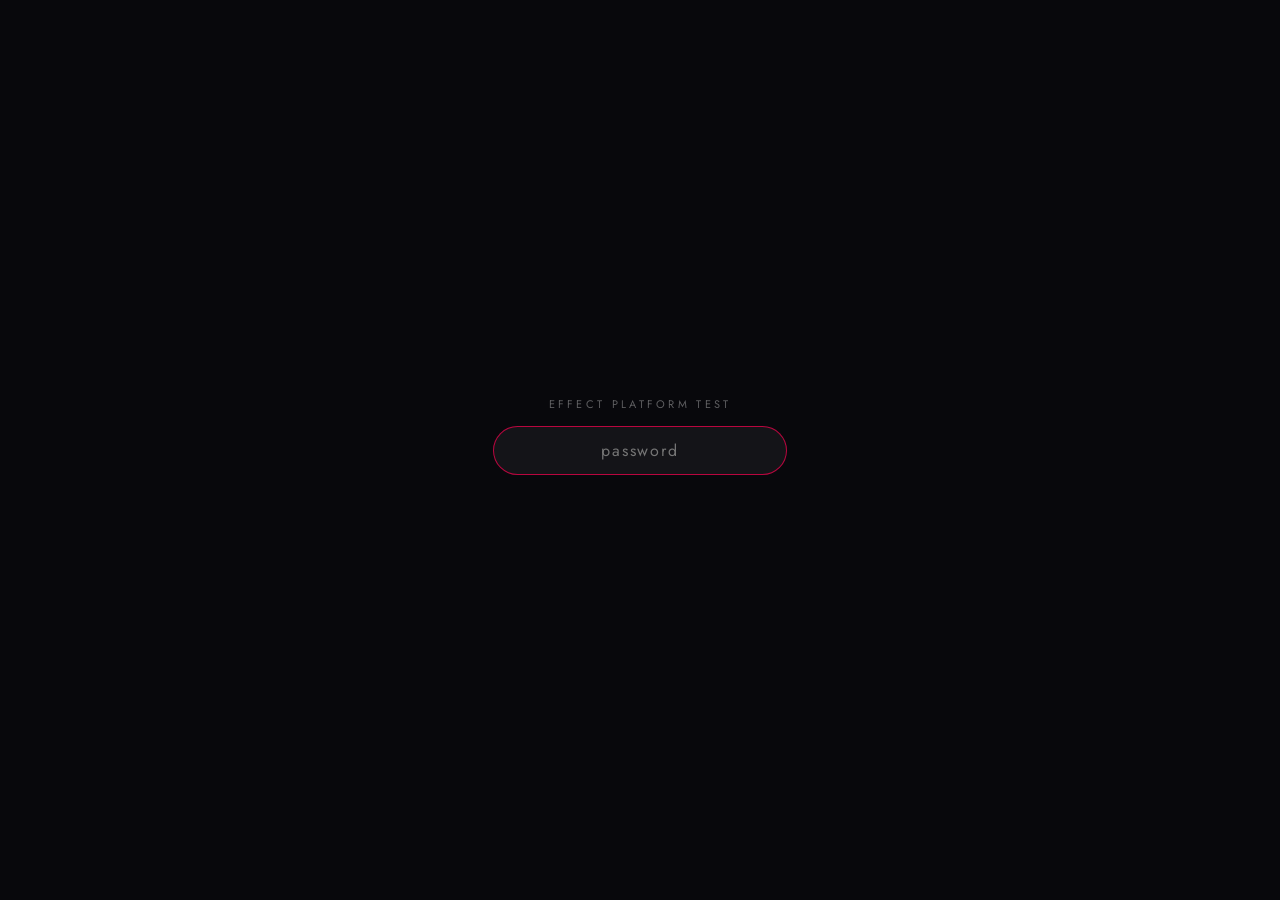
==== play/index.html @ c5a4e46a "Take-home site, password-gated Co-Authored-By: Claude Fable 5.1 <noreply@anthropic.com>" ====
<!doctype html>
<html lang="en">
<head>
<meta charset="utf-8" />
<meta name="viewport" content="width=device-width, initial-scale=1" />
<meta name="robots" content="noindex, nofollow" />
<title>Play · Effect Platform Test</title>
<link href="https://fonts.googleapis.com/css2?family=Jost:wght@400;500&display=swap" rel="stylesheet" />
<style>
  html, body { height: 100%; margin: 0; background: #08080c; color: #fff; font-family: "Jost", system-ui, sans-serif; }
  .gate { height: 100%; display: flex; align-items: center; justify-content: center; }
  form { display: flex; flex-direction: column; align-items: center; gap: 14px; opacity: 0; animation: in .5s ease-out .15s forwards; }
  @keyframes in { to { opacity: 1; } }
  .k { font-size: 11px; letter-spacing: .3em; text-transform: uppercase; color: rgba(255,255,255,.35); }
  input { font: inherit; font-size: 16px; letter-spacing: .12em; text-align: center; width: 260px; padding: 12px 16px; color: #fff; background: rgba(255,255,255,.05); border: 1px solid rgba(255,255,255,.16); border-radius: 999px; outline: none; transition: border-color .2s; }
  input:focus { border-color: rgba(255,0,80,.7); }
  form.bad input { border-color: #ff5c7a; animation: shake .3s; }
  @keyframes shake { 25% { transform: translateX(-6px); } 75% { transform: translateX(6px); } }
  .m { font-size: 12px; color: rgba(255,255,255,.35); letter-spacing: .06em; min-height: 16px; }
</style>
</head>
<body>
<div class="gate"><form id="f" autocomplete="off"><div class="k">Effect Platform Test</div><input id="p" type="password" placeholder="password" autofocus /><div class="m" id="m"></div></form></div>
<script>
(async () => {
  const encPath = "../enc/play.json";
  const f = document.getElementById("f"), inp = document.getElementById("p"), msg = document.getElementById("m");
  const b64 = (s) => Uint8Array.from(atob(s), (c) => c.charCodeAt(0));
  const data = await (await fetch(encPath + "?t=" + Date.now())).json();
  async function keyFrom(pw) {
    const base = await crypto.subtle.importKey("raw", new TextEncoder().encode(pw), "PBKDF2", false, ["deriveKey"]);
    return crypto.subtle.deriveKey({ name: "PBKDF2", salt: b64(data.salt), iterations: 150000, hash: "SHA-256" }, base, { name: "AES-GCM", length: 256 }, true, ["decrypt"]);
  }
  async function open(key) {
    const pt = await crypto.subtle.decrypt({ name: "AES-GCM", iv: b64(data.iv) }, key, b64(data.ct));
    const html = new TextDecoder().decode(pt);
    document.open(); document.write(html); document.close();
  }
  if (location.search.includes("logout")) localStorage.removeItem("tt-k");
  const saved = localStorage.getItem("tt-k");
  if (saved) { try { const key = await crypto.subtle.importKey("raw", b64(saved), { name: "AES-GCM" }, true, ["decrypt"]); await open(key); return; } catch (e) { localStorage.removeItem("tt-k"); } }
  f.addEventListener("submit", async (e) => {
    e.preventDefault(); msg.textContent = "…";
    try {
      const key = await keyFrom(inp.value);
      const raw = new Uint8Array(await crypto.subtle.exportKey("raw", key));
      await open(key);
      localStorage.setItem("tt-k", btoa(String.fromCharCode(...raw)));
    } catch (err) { f.classList.remove("bad"); void f.offsetWidth; f.classList.add("bad"); msg.textContent = "try again"; inp.select(); }
  });
})();
</script>
</body>
</html>
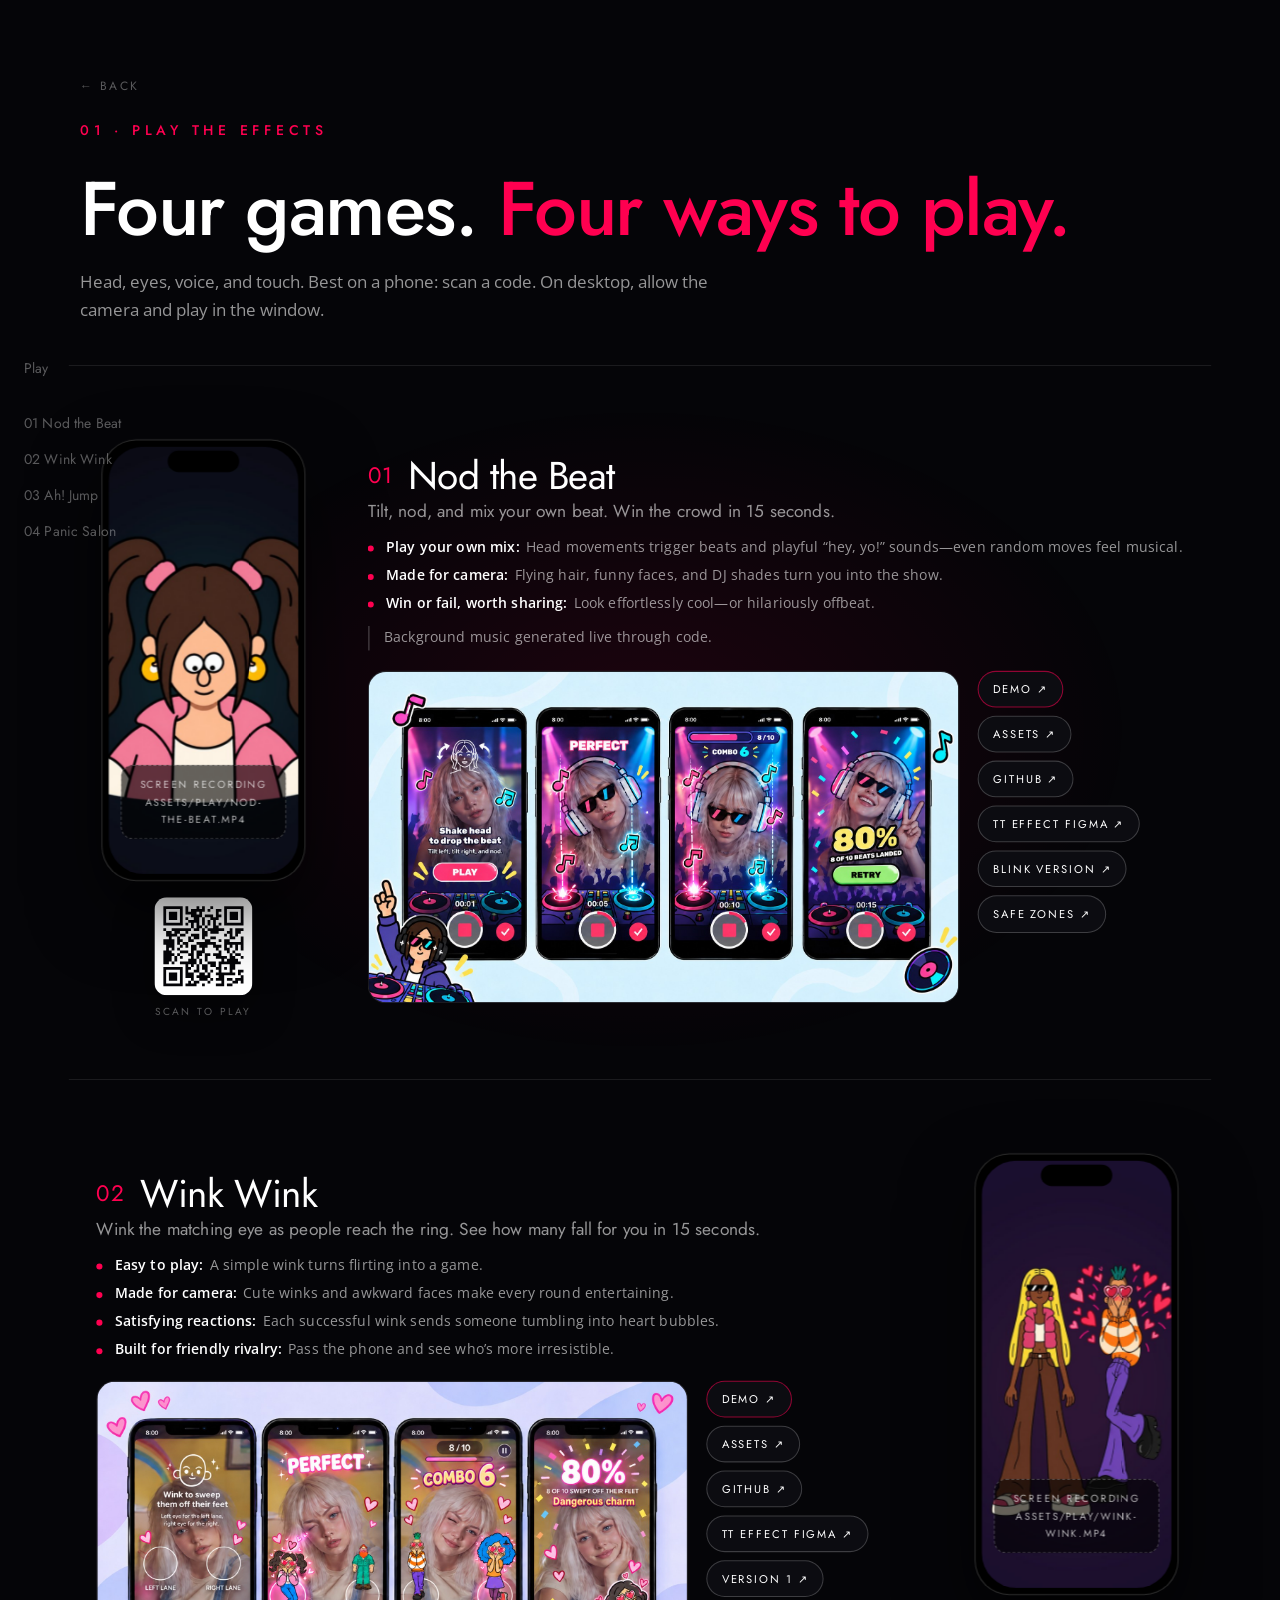
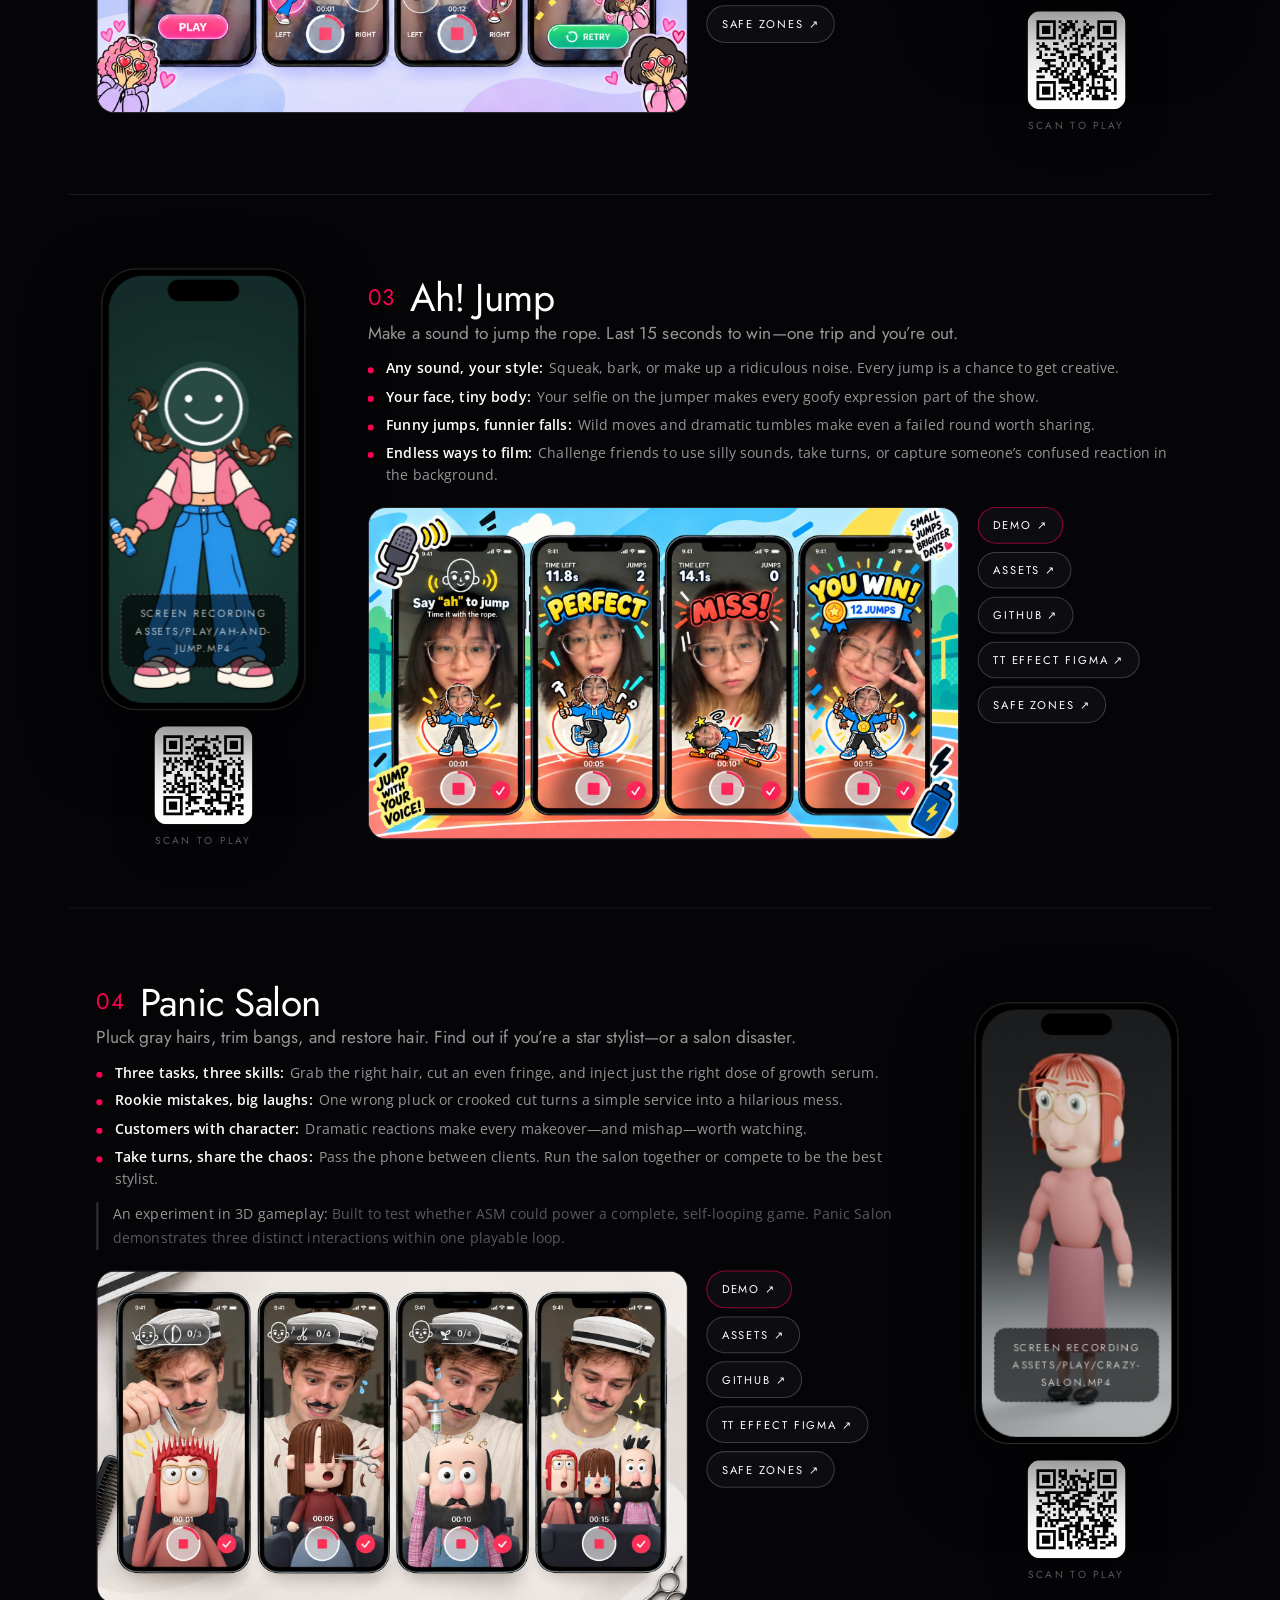
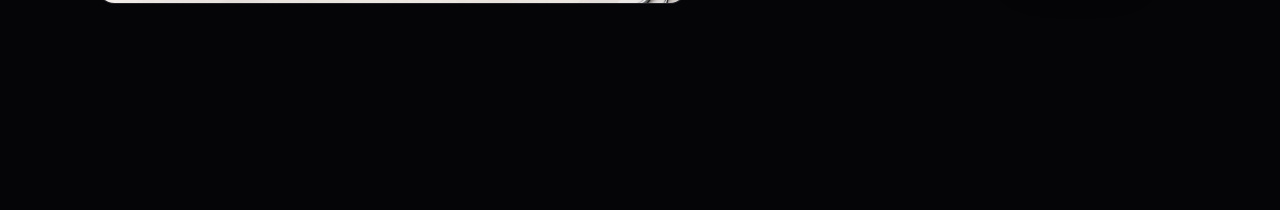
==== commit eca2ee27: "Publish the deck without the password for now Co-Authored-By: Claude Opus 5 <noreply@anthropic.com>" ====
--- a/play/index.html
+++ b/play/index.html
@@ -5,50 +5,372 @@
 <meta name="viewport" content="width=device-width, initial-scale=1" />
 <meta name="robots" content="noindex, nofollow" />
 <title>Play · Effect Platform Test</title>
-<link href="https://fonts.googleapis.com/css2?family=Jost:wght@400;500&display=swap" rel="stylesheet" />
+<link rel="preconnect" href="https://fonts.googleapis.com" />
+<link href="https://fonts.googleapis.com/css2?family=Jost:wght@400;500;600&family=Open+Sans:wght@400;600&display=swap" rel="stylesheet" />
+<link rel="stylesheet" href="../style.css" />
 <style>
-  html, body { height: 100%; margin: 0; background: #08080c; color: #fff; font-family: "Jost", system-ui, sans-serif; }
-  .gate { height: 100%; display: flex; align-items: center; justify-content: center; }
-  form { display: flex; flex-direction: column; align-items: center; gap: 14px; opacity: 0; animation: in .5s ease-out .15s forwards; }
-  @keyframes in { to { opacity: 1; } }
-  .k { font-size: 11px; letter-spacing: .3em; text-transform: uppercase; color: rgba(255,255,255,.35); }
-  input { font: inherit; font-size: 16px; letter-spacing: .12em; text-align: center; width: 260px; padding: 12px 16px; color: #fff; background: rgba(255,255,255,.05); border: 1px solid rgba(255,255,255,.16); border-radius: 999px; outline: none; transition: border-color .2s; }
-  input:focus { border-color: rgba(255,0,80,.7); }
-  form.bad input { border-color: #ff5c7a; animation: shake .3s; }
-  @keyframes shake { 25% { transform: translateX(-6px); } 75% { transform: translateX(6px); } }
-  .m { font-size: 12px; color: rgba(255,255,255,.35); letter-spacing: .06em; min-height: 16px; }
+  :root { --accent: var(--eh-red); }
+  html, body { height: auto; overflow: visible; }
+  .page { width: min(1120px, calc(100% - 128px)); margin: 0 auto; padding: 72px 0 140px; position: relative; z-index: 2; }
+  .page .rv { opacity: 1; transform: none; }
+  .back { font-family: var(--serif); font-size: 12px; letter-spacing: .18em; text-transform: uppercase; color: var(--faint); text-decoration: none; }
+  .back:hover { color: var(--ink); }
+  h1 { margin-top: 26px; }
+  h1 span { color: var(--accent); }
+  .lede { max-width: 640px; }
+  .toc { display: flex; flex-wrap: wrap; gap: 8px; margin-top: 26px; }
+  .toc a { font-family: var(--serif); font-size: 12px; letter-spacing: .16em; text-transform: uppercase; color: var(--dim); text-decoration: none; border: 1px solid rgba(255,255,255,.16); border-radius: 999px; padding: 8px 14px; transition: all .2s ease; }
+  .toc a:hover { color: var(--ink); border-color: rgba(255,255,255,.45); }
+  .toc a i { font-style: normal; color: var(--faint); margin-right: 8px; }
+
+  /* one game = one section */
+  .game { position: relative; isolation: isolate; margin: 0; padding: 72px 0; border-top: 1px solid var(--line); transform-origin: center center; transition: opacity .6s ease, transform .8s cubic-bezier(.22,1,.36,1); }
+  .game:first-of-type { margin-top: 48px; }
+  .gtop { display: flex; align-items: center; justify-content: center; gap: 56px; }
+  .gtop > .left { flex: 0 0 210px; }
+  .gtop > .ginfo { flex: 0 1 800px; min-width: 0; }
+  .game.flip .gtop { flex-direction: row-reverse; }
+  .phone { position: relative; width: 200px; aspect-ratio: 390 / 844; border-radius: 34px; background: #000; border: 1px solid rgba(255,255,255,.18); box-shadow: 0 30px 70px rgba(0,0,0,.6), inset 0 0 0 6px #000; overflow: hidden; margin: 0 auto; }
+  .phone::before { content: ""; position: absolute; top: 10px; left: 50%; width: 70px; height: 21px; transform: translateX(-50%); border-radius: 14px; background: #000; z-index: 5; }
+  .phone video, .phone img.poster { position: absolute; inset: 6px; width: calc(100% - 12px); height: calc(100% - 12px); object-fit: cover; border-radius: 34px; display: block; background: #0b0b10; }
+  .phone .rec { position: absolute; left: 12px; right: 12px; bottom: 14px; z-index: 6; text-align: center; font-family: var(--serif); font-size: 10px; letter-spacing: .22em; text-transform: uppercase; color: rgba(255,255,255,.55); }
+  .phone .rec b { display: inline-block; width: 7px; height: 7px; border-radius: 50%; background: var(--eh-red); margin-right: 8px; vertical-align: 1px; animation: blink 1.4s ease-in-out infinite; }
+  @keyframes blink { 0%, 100% { opacity: 1; } 50% { opacity: .25; } }
+  .phone.empty .rec { display: none; }
+  .phone .drop { position: absolute; left: 18px; right: 18px; bottom: 40px; display: none; align-items: center; justify-content: center; text-align: center; padding: 10px 12px; font-family: var(--serif); font-size: 10px; letter-spacing: .16em; text-transform: uppercase; color: rgba(255,255,255,.7); line-height: 1.7; background: rgba(0,0,0,.6); border: 1px dashed rgba(255,255,255,.25); border-radius: 12px; z-index: 6; }
+  .phone.empty .drop { display: flex; }
+
+  .ginfo { position: relative; padding-top: 0; }
+  .ginfo h2 .no { display: inline-block; font-style: normal; font-size: 22px; letter-spacing: .06em; color: var(--accent); margin-right: 14px; vertical-align: 6px; transition: transform .3s cubic-bezier(.22,1,.36,1); }
+  .ginfo h2 { margin: 0; font-family: var(--serif); font-weight: 400; font-size: 38px; letter-spacing: -.02em; line-height: 1.05; }
+  .ginfo h2 span { display: block; font-size: 17px; color: var(--dim); margin-top: 6px; letter-spacing: 0; }
+  .ginfo .how { margin: 22px 0 0; font-size: 15px; line-height: 1.75; color: var(--dim); }
+  .ginfo .how + .how { margin-top: 12px; }
+  .ginfo .how.note { margin-top: 12px; font-size: 13.5px; color: var(--faint); border-left: 2px solid rgba(255,255,255,.18); padding-left: 14px; }
+  .ginfo .how.note em { color: var(--dim); }
+  .pts { list-style: none; margin: 14px 0 0; padding: 0; display: grid; gap: 6px; }
+  .pts li { font-size: 14px; line-height: 1.55; color: var(--dim); padding-left: 18px; position: relative; }
+  .pts li::before { content: ""; position: absolute; left: 0; top: 10px; width: 6px; height: 6px; border-radius: 50%; background: var(--accent); }
+  .pts li b { display: inline; font-weight: 600; color: var(--ink); margin-right: 6px; }
+  .pts li b::after { content: ":"; }
+
+  .ginfo .how em { font-style: normal; color: var(--ink); }
+  .left { display: flex; flex-direction: column; align-items: center; gap: 16px; }
+  .qr { width: 96px; text-decoration: none; text-align: center; }
+  .qr img { width: 96px; height: 96px; display: block; border-radius: 12px; background: #fff; padding: 6px; box-shadow: 0 16px 40px rgba(0,0,0,.45); image-rendering: pixelated; }
+  .qr span { display: block; margin-top: 8px; font-family: var(--serif); font-size: 10px; letter-spacing: .22em; text-transform: uppercase; color: var(--faint); }
+  .qr:hover span { color: var(--ink); }
+
+  .glinks { display: flex; flex-direction: column; align-items: flex-start; gap: 8px; margin-top: 0; }
+  .glinks a { font-family: var(--serif); font-size: 11px; letter-spacing: .16em; text-transform: uppercase; color: var(--ink); text-decoration: none; border: 1px solid rgba(255,255,255,.2); border-radius: 999px; padding: 8px 14px; background: #0c0c11; transition: all .2s ease; }
+  .glinks a:hover { border-color: rgba(255,255,255,.55); background: #13131a; }
+  .glinks a.main { border-color: rgba(255,0,80,.55); }
+  .glinks a.main:hover { background: rgba(255,0,80,.12); }
+
+
+  .gwide { position: relative; margin-top: 0; flex: 1 1 420px; max-width: 580px; border-radius: 18px; overflow: hidden; border: 1px solid var(--line); background: #0c0c11; aspect-ratio: 16 / 9; }
+  .gwide img { width: 100%; height: 100%; object-fit: cover; display: block; }
+  .gwide.missing img { display: none; }
+  .gwide .drop { position: absolute; inset: 0; display: none; align-items: center; justify-content: center; text-align: center; font-family: var(--serif); font-size: 11px; letter-spacing: .18em; text-transform: uppercase; color: var(--faint); line-height: 1.8; border: 1px dashed rgba(255,255,255,.18); border-radius: 20px; }
+  .gwide.missing .drop { display: flex; }
+
+  .stub .gtop { align-items: start; }
+  .stub .ginfo h2 { font-size: 34px; }
+  .soon { display: inline-block; margin-top: 16px; font-family: var(--serif); font-size: 10px; letter-spacing: .2em; text-transform: uppercase; color: #ffb54a; border: 1px solid rgba(255,181,74,.45); border-radius: 999px; padding: 4px 10px; }
+  .gbottom { display: flex; flex-wrap: wrap; align-items: flex-start; gap: 18px; margin-top: 20px; }
+  @media (max-width: 900px) { .gbottom { flex-direction: column; } .gwide { flex: none; width: 100%; max-width: none; } .glinks { flex-direction: row; flex-wrap: wrap; } .page { width: calc(100% - 48px); } .gtop, .game.flip .gtop { flex-direction: column; align-items: stretch; gap: 30px; } .gtop > .left { flex: none; } .phone { width: 236px; } .ginfo h2 { font-size: 36px; } }
+
+  /* motion: reveal on scroll, float, tilt, hover */
+  .game .left, .game .ginfo > * { opacity: 0; transform: translateY(26px); transition: opacity .8s ease, transform .9s cubic-bezier(.22,1,.36,1); }
+  .game.in .left, .game.in .ginfo > * { opacity: 1; transform: none; }
+  .game.in .ginfo > *:nth-child(1) { transition-delay: .08s; } .game.in .ginfo > *:nth-child(2) { transition-delay: .16s; } .game.in .ginfo > *:nth-child(3) { transition-delay: .24s; } .game.in .ginfo > *:nth-child(4) { transition-delay: .32s; } .game.in .ginfo > *:nth-child(5) { transition-delay: .4s; } .game.in .ginfo > *:nth-child(6) { transition-delay: .48s; }
+  .pts li { opacity: 0; transform: translateX(-10px); transition: opacity .6s ease, transform .6s cubic-bezier(.22,1,.36,1), color .2s ease; }
+  .game.in .pts li { opacity: 1; transform: none; }
+  .game.in .pts li:nth-child(1) { transition-delay: .35s; } .game.in .pts li:nth-child(2) { transition-delay: .45s; } .game.in .pts li:nth-child(3) { transition-delay: .55s; } .game.in .pts li:nth-child(4) { transition-delay: .65s; }
+  .pts li::before { transition: transform .25s cubic-bezier(.22,1,.36,1), box-shadow .25s ease; }
+  .pts li:hover { color: var(--ink); }
+  .pts li:hover::before { transform: scale(1.6); box-shadow: 0 0 14px rgba(255,0,80,.7); }
+  .left { perspective: 1200px; }
+  .phone { transform-style: preserve-3d; will-change: transform; animation: float 6s ease-in-out infinite; transition: box-shadow .4s ease, border-color .4s ease; }
+  .phone.tilting { animation: none; }
+  .left:hover .phone { border-color: rgba(255,255,255,.34); box-shadow: 0 0 0 1px rgba(255,0,80,.22), 0 0 60px rgba(255,0,80,.18), 0 40px 90px rgba(0,0,0,.65), inset 0 0 0 6px #000; }
+  @keyframes float { 0%, 100% { transform: translateY(0); } 50% { transform: translateY(-8px); } }
+  @media (prefers-reduced-motion: reduce) { .phone { animation: none; } .game .left, .game .ginfo > *, .pts li { transition: none; opacity: 1; transform: none; } }
+  .qr { transition: transform .35s cubic-bezier(.22,1,.36,1); }
+  .qr img { transition: box-shadow .35s ease; }
+  .qr:hover { transform: translateY(-4px) scale(1.04); }
+  .qr:hover img { box-shadow: 0 0 0 1px rgba(255,0,80,.3), 0 0 40px rgba(255,0,80,.25), 0 20px 50px rgba(0,0,0,.5); }
+  .gwide { transition: border-color .4s ease, box-shadow .4s ease, transform .5s cubic-bezier(.22,1,.36,1); }
+  .gwide img { transition: transform 1.2s cubic-bezier(.22,1,.36,1); }
+  .gwide:hover { border-color: rgba(255,0,80,.5); box-shadow: 0 0 0 1px rgba(255,0,80,.2), 0 0 50px rgba(255,0,80,.18), 0 30px 70px rgba(0,0,0,.5); transform: translateY(-4px); }
+  .gwide:hover img { transform: scale(1.035); }
+  .gwide::after { content: ""; position: absolute; inset: 0; background: linear-gradient(115deg, transparent 35%, rgba(255,255,255,.08) 50%, transparent 65%); transform: translateX(-120%); transition: transform 1.1s ease; pointer-events: none; }
+  .gwide:hover::after { transform: translateX(120%); }
+  .glinks a { transition: transform .25s cubic-bezier(.22,1,.36,1), border-color .25s ease, background .25s ease, color .25s ease; }
+  .glinks a:hover { transform: translateY(-2px); }
+  .glinks a.main:hover { box-shadow: 0 0 24px rgba(255,0,80,.25); }
+  .ginfo h2 { transition: letter-spacing .5s ease; }
+  .game:hover .ginfo h2 .no { transform: translateX(3px); }
+  .toc a { transition: all .25s ease; }
+  .toc a:hover { transform: translateY(-2px); }
+  .toc a.cur { color: var(--ink); border-color: rgba(255,0,80,.6); background: rgba(255,0,80,.08); }
+  .toc a.cur i { color: var(--accent); }
+  .page > .eyebrow, .page > h1, .page > .lede, .toc { animation: rise .9s cubic-bezier(.22,1,.36,1) both; }
+  .page > h1 { animation-delay: .08s; } .page > .lede { animation-delay: .16s; } .toc { animation-delay: .24s; }
+  @keyframes rise { from { opacity: 0; transform: translateY(18px); } to { opacity: 1; transform: none; } }
+  .sidenav { position: fixed; left: 24px; top: 50%; transform: translateY(-50%); z-index: 50; display: flex; flex-direction: column; gap: 13px; }
+  .sidenav a { font-family: var(--serif); font-size: 14px; color: rgba(255,255,255,.34); text-decoration: none; letter-spacing: .01em; transition: color .2s ease, transform .2s ease; white-space: nowrap; }
+  .sidenav a:hover { color: rgba(255,255,255,.7); transform: translateX(2px); }
+  .sidenav a.cur { color: #fff; }
+  .sidenav a.top { color: rgba(255,255,255,.34); }
+  .sidenav .gap { height: 6px; }
+  @media (max-width: 1240px) { .sidenav { display: none; } }
+  @media (min-width: 1241px) { .toc { display: none; } }
+
+  /* lightbox: the recording, big and with sound */
+  .phone:not(.empty) { cursor: zoom-in; }
+  .lb { position: fixed; inset: 0; z-index: 200; display: flex; flex-direction: column; align-items: center; justify-content: center; gap: 14px; background: rgba(5,5,8,.82); backdrop-filter: blur(14px); -webkit-backdrop-filter: blur(14px); cursor: zoom-out; opacity: 0; transition: opacity .3s ease; }
+  .lb.on { opacity: 1; }
+  .lb[hidden] { display: none; }
+  .lbphone { position: relative; height: min(84vh, 780px); aspect-ratio: 390 / 844; border-radius: 48px; background: #000; border: 1px solid rgba(255,255,255,.22); box-shadow: 0 40px 120px rgba(0,0,0,.7), 0 0 80px rgba(255,0,80,.14); overflow: hidden; transform-origin: center center; transition: transform .5s cubic-bezier(.22,1,.36,1); }
+  .lbphone video { position: absolute; inset: 8px; width: calc(100% - 16px); height: calc(100% - 16px); object-fit: cover; border-radius: 40px; background: #0b0b10; }
+  .lbhint { font-family: var(--serif); font-size: 11px; letter-spacing: .22em; text-transform: uppercase; color: rgba(255,255,255,.55); }
+  .lbhint b { color: var(--ink); font-weight: 500; }
+
+  /* 2 and 4: phone on the right, so the page zigzags */
+
+  /* focus: the section nearest the middle of the screen (or under the pointer) steps forward, the others step back */
+  .game::before { content: ""; position: absolute; inset: 18px -48px; z-index: -1; border-radius: 36px; pointer-events: none; background: radial-gradient(55% 65% at 50% 50%, rgba(255,0,80,.10), rgba(255,0,80,0) 72%); opacity: 0; transition: opacity .7s ease; }
+  .page.focusing .game { opacity: .38; transform: scale(.955); }
+  .page.focusing .game.focus { opacity: 1; transform: scale(1.02); }
+  .page.focusing .game.focus::before { opacity: 1; }
+  @media (max-width: 900px) { .page.focusing .game { transform: none; opacity: .5; } .page.focusing .game.focus { transform: none; opacity: 1; } }
+  @media (prefers-reduced-motion: reduce) { .page.focusing .game, .page.focusing .game.focus { transform: none; transition: opacity .2s ease; } }
 </style>
 </head>
 <body>
-<div class="gate"><form id="f" autocomplete="off"><div class="k">Effect Platform Test</div><input id="p" type="password" placeholder="password" autofocus /><div class="m" id="m"></div></form></div>
+  <nav class="sidenav" id="sidenav">
+    <a href="#top" class="top">Play</a>
+    <div class="gap"></div>
+    <a href="#g1">01 Nod the Beat</a>
+    <a href="#g2">02 Wink Wink</a>
+    <a href="#g3">03 Ah! Jump</a>
+    <a href="#g4">04 Panic Salon</a>
+  </nav>
+  <div class="page" id="top">
+    <a class="back" href="../index.html">← Back</a>
+    <div class="eyebrow rv" style="margin-top:22px;color:var(--accent)">01 · Play the effects</div>
+    <h1 class="rv">Four games. <span>Four ways to play.</span></h1>
+    <p class="lede rv" style="margin-top:18px">Head, eyes, voice, and touch. Best on a phone: scan a code. On desktop, allow the camera and play in the window.</p>
+    <div class="toc">
+      <a href="#g1"><i>01</i>Nod the Beat</a><a href="#g2"><i>02</i>Wink Wink</a><a href="#g3"><i>03</i>Ah! Jump</a><a href="#g4"><i>04</i>Panic Salon</a>
+    </div>
+
+    <section class="game" id="g1">
+      <div class="gtop">
+        <div class="left">
+        <div class="phone" id="ph1">
+          <video src="../assets/play/nod-the-beat.mp4?v=1" poster="../assets/demos/head-dj.jpg" autoplay muted loop playsinline preload="metadata"></video>
+          <div class="drop">Screen recording<br />assets/play/nod-the-beat.mp4</div>
+          <div class="rec"><b></b>Tap for sound</div>
+        </div>
+        <a class="qr" href="https://belendali.github.io/wink-dj/head/" target="_blank" title="Scan to play"><img src="../assets/play/qr-nod-the-beat.svg" alt="QR code for Nod the Beat" /><span>Scan to play</span></a>
+        </div>
+        <div class="ginfo">
+          <h2><i class="no">01</i>Nod the Beat<span>Tilt, nod, and mix your own beat. Win the crowd in 15 seconds.</span></h2>
+          <ul class="pts">
+            <li><b>Play your own mix</b>Head movements trigger beats and playful “hey, yo!” sounds—even random moves feel musical.</li>
+            <li><b>Made for camera</b>Flying hair, funny faces, and DJ shades turn you into the show.</li>
+            <li><b>Win or fail, worth sharing</b>Look effortlessly cool—or hilariously offbeat.</li>
+          </ul>
+          <p class="how note"><em>Background music generated live through code.</em></p>
+          <div class="gbottom">
+          <div class="gwide" id="gw1">
+            <img src="../assets/play/nod-the-beat-wide.jpg?v=2" alt="Nod the Beat, from the guide to the result" onerror="this.parentNode.classList.add('missing')" />
+            <div class="drop">How it plays<br />assets/play/nod-the-beat-wide.jpg</div>
+          </div>
+          <div class="glinks">
+            <a class="main" href="https://belendali.github.io/wink-dj/head/" target="_blank">Demo ↗</a>
+            <a href="https://belendali.github.io/wink-dj/asset-library/" target="_blank">Assets ↗</a>
+            <a href="https://github.com/Belendali/wink-dj" target="_blank">GitHub ↗</a>
+            <a href="https://www.figma.com/design/QUBLPsojgC8Vom9a3KD2R9/TikTok-Effect-%E8%AE%BE%E8%AE%A1%E8%A7%84%E8%8C%83?node-id=295639-28463&amp;t=obTdrpBNiDewiyfc-4" target="_blank">TT Effect Figma ↗</a>
+            <a href="https://belendali.github.io/wink-dj/" target="_blank">Blink version ↗</a>
+            <a href="https://belendali.github.io/wink-dj/head/?zones" target="_blank">Safe zones ↗</a>
+          </div>
+          </div>
+        </div>
+      </div>
+    </section>
+
+    <section class="game flip" id="g2">
+      <div class="gtop">
+        <div class="left">
+        <div class="phone" id="ph2">
+          <video src="../assets/play/wink-wink.mp4?v=1" poster="../assets/demos/wink-wink.jpg" autoplay muted loop playsinline preload="metadata"></video>
+          <div class="drop">Screen recording<br />assets/play/wink-wink.mp4</div>
+          <div class="rec"><b></b>Tap for sound</div>
+        </div>
+        <a class="qr" href="https://belendali.github.io/wink-wink/" target="_blank" title="Scan to play"><img src="../assets/play/qr-wink-wink.svg" alt="QR code for Wink Wink" /><span>Scan to play</span></a>
+        </div>
+        <div class="ginfo">
+          <h2><i class="no">02</i>Wink Wink<span>Wink the matching eye as people reach the ring. See how many fall for you in 15 seconds.</span></h2>
+          <ul class="pts">
+            <li><b>Easy to play</b>A simple wink turns flirting into a game.</li>
+            <li><b>Made for camera</b>Cute winks and awkward faces make every round entertaining.</li>
+            <li><b>Satisfying reactions</b>Each successful wink sends someone tumbling into heart bubbles.</li>
+            <li><b>Built for friendly rivalry</b>Pass the phone and see who’s more irresistible.</li>
+          </ul>
+          <div class="gbottom">
+          <div class="gwide" id="gw2">
+            <img src="../assets/play/wink-wink-wide.jpg?v=2" alt="Wink Wink, from the guide to the result" onerror="this.parentNode.classList.add('missing')" />
+            <div class="drop">How it plays<br />assets/play/wink-wink-wide.jpg</div>
+          </div>
+          <div class="glinks">
+            <a class="main" href="https://belendali.github.io/wink-wink/" target="_blank">Demo ↗</a>
+            <a href="https://belendali.github.io/wink-wink/asset-library/" target="_blank">Assets ↗</a>
+            <a href="https://github.com/Belendali/wink-wink" target="_blank">GitHub ↗</a>
+            <a href="https://www.figma.com/design/QUBLPsojgC8Vom9a3KD2R9/TikTok-Effect-%E8%AE%BE%E8%AE%A1%E8%A7%84%E8%8C%83?node-id=295626-2910&amp;t=obTdrpBNiDewiyfc-4" target="_blank">TT Effect Figma ↗</a>
+            <a href="https://belendali.github.io/wink-wink/v1-greybox/" target="_blank">Version 1 ↗</a>
+            <a href="https://belendali.github.io/wink-wink/?zones" target="_blank">Safe zones ↗</a>
+          </div>
+          </div>
+        </div>
+      </div>
+    </section>
+
+    <section class="game" id="g3">
+      <div class="gtop">
+        <div class="left">
+        <div class="phone" id="ph3">
+          <video src="../assets/play/ah-and-jump.mp4?v=2" poster="../assets/demos/ah-and-jump.jpg" autoplay muted loop playsinline preload="metadata"></video>
+          <div class="drop">Screen recording<br />assets/play/ah-and-jump.mp4</div>
+          <div class="rec"><b></b>Tap for sound</div>
+        </div>
+        <a class="qr" href="https://belendali.github.io/ah-and-jump/" target="_blank" title="Scan to play"><img src="../assets/play/qr-ah-and-jump.svg" alt="QR code for Ah! Jump" /><span>Scan to play</span></a>
+        </div>
+        <div class="ginfo">
+          <h2><i class="no">03</i>Ah! Jump<span>Make a sound to jump the rope. Last 15 seconds to win—one trip and you’re out.</span></h2>
+          <ul class="pts">
+            <li><b>Any sound, your style</b>Squeak, bark, or make up a ridiculous noise. Every jump is a chance to get creative.</li>
+            <li><b>Your face, tiny body</b>Your selfie on the jumper makes every goofy expression part of the show.</li>
+            <li><b>Funny jumps, funnier falls</b>Wild moves and dramatic tumbles make even a failed round worth sharing.</li>
+            <li><b>Endless ways to film</b>Challenge friends to use silly sounds, take turns, or capture someone’s confused reaction in the background.</li>
+          </ul>
+          <div class="gbottom">
+          <div class="gwide" id="gw3">
+            <img src="../assets/play/ah-and-jump-wide.jpg?v=2" alt="Ah! Jump, from the guide to the result" onerror="this.parentNode.classList.add('missing')" />
+            <div class="drop">How it plays<br />assets/play/ah-and-jump-wide.jpg</div>
+          </div>
+          <div class="glinks">
+            <a class="main" href="https://belendali.github.io/ah-and-jump/" target="_blank">Demo ↗</a>
+            <a href="https://belendali.github.io/ah-and-jump/asset-library/" target="_blank">Assets ↗</a>
+            <a href="https://github.com/Belendali/ah-and-jump" target="_blank">GitHub ↗</a>
+            <a href="https://www.figma.com/design/QUBLPsojgC8Vom9a3KD2R9/TikTok-Effect-Game--Bella-Li-09152026?node-id=295651-38793&amp;t=obTdrpBNiDewiyfc-4" target="_blank">TT Effect Figma ↗</a>
+            <a href="https://belendali.github.io/ah-and-jump/?zones" target="_blank">Safe zones ↗</a>
+          </div>
+          </div>
+        </div>
+      </div>
+    </section>
+
+    <section class="game flip" id="g4">
+      <div class="gtop">
+        <div class="left">
+        <div class="phone" id="ph4">
+          <video src="../assets/play/crazy-salon.mp4?v=1" poster="../assets/demos/panic-salon.jpg" autoplay muted loop playsinline preload="metadata"></video>
+          <div class="drop">Screen recording<br />assets/play/crazy-salon.mp4</div>
+          <div class="rec"><b></b>Tap for sound</div>
+        </div>
+        <a class="qr" href="https://belendali.github.io/hair-salon/" target="_blank" title="Scan to play"><img src="../assets/play/qr-crazy-salon.svg" alt="QR code for Panic Salon" /><span>Scan to play</span></a>
+        </div>
+        <div class="ginfo">
+          <h2><i class="no">04</i>Panic Salon<span>Pluck gray hairs, trim bangs, and restore hair. Find out if you’re a star stylist—or a salon disaster.</span></h2>
+          <ul class="pts">
+            <li><b>Three tasks, three skills</b>Grab the right hair, cut an even fringe, and inject just the right dose of growth serum.</li>
+            <li><b>Rookie mistakes, big laughs</b>One wrong pluck or crooked cut turns a simple service into a hilarious mess.</li>
+            <li><b>Customers with character</b>Dramatic reactions make every makeover—and mishap—worth watching.</li>
+            <li><b>Take turns, share the chaos</b>Pass the phone between clients. Run the salon together or compete to be the best stylist.</li>
+          </ul>
+          <p class="how note"><em>An experiment in 3D gameplay:</em> Built to test whether ASM could power a complete, self-looping game. Panic Salon demonstrates three distinct interactions within one playable loop.</p>
+          <div class="gbottom">
+          <div class="gwide" id="gw4">
+            <img src="../assets/play/crazy-salon-wide.jpg?v=3" alt="Panic Salon, from the guide to the result" onerror="this.parentNode.classList.add('missing')" />
+            <div class="drop">How it plays<br />assets/play/crazy-salon-wide.jpg</div>
+          </div>
+          <div class="glinks">
+            <a class="main" href="https://belendali.github.io/hair-salon/" target="_blank">Demo ↗</a>
+            <a href="https://belendali.github.io/hair-salon/asset-library/" target="_blank">Assets ↗</a>
+            <a href="https://github.com/Belendali/hair-salon" target="_blank">GitHub ↗</a>
+            <a href="https://www.figma.com/design/QUBLPsojgC8Vom9a3KD2R9/TikTok-Effect-Game--Bella-Li-09152026?node-id=295656-48596&amp;t=obTdrpBNiDewiyfc-4" target="_blank">TT Effect Figma ↗</a>
+            <a href="https://belendali.github.io/hair-salon/?zones" target="_blank">Safe zones ↗</a>
+          </div>
+          </div>
+        </div>
+      </div>
+    </section>
+
+  </div>
+  <div class="lb" id="lb" hidden><div class="lbphone" id="lbphone"><video id="lbvideo" playsinline preload="auto"></video></div><div class="lbhint"><b>Sound on</b> · tap anywhere to close</div></div>
 <script>
-(async () => {
-  const encPath = "../enc/play.json";
-  const f = document.getElementById("f"), inp = document.getElementById("p"), msg = document.getElementById("m");
-  const b64 = (s) => Uint8Array.from(atob(s), (c) => c.charCodeAt(0));
-  const data = await (await fetch(encPath + "?t=" + Date.now())).json();
-  async function keyFrom(pw) {
-    const base = await crypto.subtle.importKey("raw", new TextEncoder().encode(pw), "PBKDF2", false, ["deriveKey"]);
-    return crypto.subtle.deriveKey({ name: "PBKDF2", salt: b64(data.salt), iterations: 150000, hash: "SHA-256" }, base, { name: "AES-GCM", length: 256 }, true, ["decrypt"]);
-  }
-  async function open(key) {
-    const pt = await crypto.subtle.decrypt({ name: "AES-GCM", iv: b64(data.iv) }, key, b64(data.ct));
-    const html = new TextDecoder().decode(pt);
-    document.open(); document.write(html); document.close();
-  }
-  if (location.search.includes("logout")) localStorage.removeItem("tt-k");
-  const saved = localStorage.getItem("tt-k");
-  if (saved) { try { const key = await crypto.subtle.importKey("raw", b64(saved), { name: "AES-GCM" }, true, ["decrypt"]); await open(key); return; } catch (e) { localStorage.removeItem("tt-k"); } }
-  f.addEventListener("submit", async (e) => {
-    e.preventDefault(); msg.textContent = "…";
-    try {
-      const key = await keyFrom(inp.value);
-      const raw = new Uint8Array(await crypto.subtle.exportKey("raw", key));
-      await open(key);
-      localStorage.setItem("tt-k", btoa(String.fromCharCode(...raw)));
-    } catch (err) { f.classList.remove("bad"); void f.offsetWidth; f.classList.add("bad"); msg.textContent = "try again"; inp.select(); }
-  });
-})();
+  (function () {
+    // reveal each game as it scrolls in, and only play the recording that is on screen
+    const games = [...document.querySelectorAll('.game')];
+    const io = new IntersectionObserver((es) => { es.forEach((e) => { if (e.isIntersecting) e.target.classList.add('in'); const v = e.target.querySelector('video'); if (v && v.getAttribute('src')) { if (e.isIntersecting) v.play().catch(() => {}); else v.pause(); } }); }, { threshold: 0.18 });
+    games.forEach((g) => io.observe(g));
+    // side-nav style current marker on the top chips
+    const toc = [...document.querySelectorAll('.toc a, .sidenav a:not(.top)')];
+    function spy() { const y = scrollY + innerHeight * 0.4; let cur = null; for (const g of games) if (g.getBoundingClientRect().top + scrollY <= y) cur = g; toc.forEach((a) => a.classList.toggle('cur', !!cur && a.getAttribute('href') === '#' + cur.id)); }
+    addEventListener('scroll', spy, { passive: true }); spy();
+    [...toc, document.querySelector('.sidenav a.top')].forEach((a) => a.addEventListener('click', (e) => { e.preventDefault(); const t = document.querySelector(a.getAttribute('href')); scrollTo({ top: Math.max(0, t.getBoundingClientRect().top + scrollY - 30), behavior: 'smooth' }); history.replaceState(null, '', a.getAttribute('href')); }));
+    // the phone follows the cursor a little
+    document.querySelectorAll('.left').forEach((col) => {
+      const ph = col.querySelector('.phone'); if (!ph) return;
+      col.addEventListener('pointermove', (e) => { const r = ph.getBoundingClientRect(); const dx = (e.clientX - (r.left + r.width / 2)) / r.width, dy = (e.clientY - (r.top + r.height / 2)) / r.height; ph.classList.add('tilting'); ph.style.transform = `translateY(-6px) rotateY(${dx * 10}deg) rotateX(${-dy * 8}deg)`; });
+      col.addEventListener('pointerleave', () => { ph.style.transform = ''; ph.classList.remove('tilting'); });
+    });
+  })();
+  (function () {
+    // tap a phone: the recording grows to the centre and plays from the start with sound; tap again (or Esc) to close
+    const lb = document.getElementById('lb'), box = document.getElementById('lbphone'), lv = document.getElementById('lbvideo');
+    let from = null;
+    function open(ph) {
+      const v = ph.querySelector('video'); if (!v || ph.classList.contains('empty') || v.style.display === 'none') return;
+      from = ph; v.pause();
+      lv.src = v.currentSrc || v.src; lv.currentTime = 0; lv.muted = false; lv.volume = 1;
+      lb.hidden = false; document.documentElement.style.overflow = 'hidden';
+      const a = ph.getBoundingClientRect(), b = box.getBoundingClientRect();
+      box.style.transition = 'none';
+      box.style.transform = `translate(${a.left + a.width / 2 - (b.left + b.width / 2)}px, ${a.top + a.height / 2 - (b.top + b.height / 2)}px) scale(${a.height / b.height})`;
+      void box.offsetWidth; box.style.transition = ''; box.style.transform = ''; lb.classList.add('on');
+      lv.play().catch(() => { lv.muted = true; lv.play().catch(() => {}); });
+    }
+    function close() {
+      if (lb.hidden) return; lv.pause(); lb.classList.remove('on');
+      if (from) { const a = from.getBoundingClientRect(), b = box.getBoundingClientRect(); box.style.transform = `translate(${a.left + a.width / 2 - (b.left + b.width / 2)}px, ${a.top + a.height / 2 - (b.top + b.height / 2)}px) scale(${a.height / b.height})`; }
+      setTimeout(() => { lb.hidden = true; box.style.transform = ''; lv.removeAttribute('src'); lv.load(); document.documentElement.style.overflow = ''; const v = from && from.querySelector('video'); if (v) v.play().catch(() => {}); from = null; }, 320);
+    }
+    document.querySelectorAll('.phone').forEach((ph) => ph.addEventListener('click', () => open(ph)));
+    lb.addEventListener('click', close);
+    addEventListener('keydown', (e) => { if (e.key === 'Escape') close(); });
+  })();
+  (function () {
+    const page = document.querySelector('.page'), games = [...document.querySelectorAll('.game')]; if (!games.length) return;
+    page.classList.add('focusing');
+    let hover = null, ticking = false;
+    const set = (g) => games.forEach((x) => x.classList.toggle('focus', x === g));
+    function pick() {
+      ticking = false;
+      if (hover) { set(hover); return; }
+      const mid = innerHeight / 2; let best = games[0], bd = Infinity;
+      for (const g of games) { const r = g.getBoundingClientRect(), d = Math.abs(r.top + r.height / 2 - mid); if (d < bd) { bd = d; best = g; } }
+      set(best);
+    }
+    const queue = () => { if (!ticking) { ticking = true; requestAnimationFrame(pick); } };
+    addEventListener('scroll', queue, { passive: true }); addEventListener('resize', queue);
+    games.forEach((g) => { g.addEventListener('pointerenter', (e) => { if (e.pointerType === 'mouse') { hover = g; queue(); } }); g.addEventListener('pointerleave', (e) => { if (e.pointerType === 'mouse') { hover = null; queue(); } }); });
+    pick();
+  })();
+  document.querySelectorAll('.phone video').forEach((v) => { v.addEventListener('error', () => { v.parentNode.classList.add('empty'); v.style.display = 'none'; v.parentNode.insertAdjacentHTML('afterbegin', `<img class="poster" src="${v.poster}" alt="" />`); }); });
 </script>
 </body>
 </html>
--- a/style.css
+++ b/style.css
@@ -0,0 +1,286 @@
+/* ===== Case Review Deck — shared styles ===== */
+:root {
+  --bg: #050508;
+  --ink: #ffffff;
+  --dim: rgba(255, 255, 255, 0.58);
+  --faint: rgba(255, 255, 255, 0.34);
+  --card: rgba(255, 255, 255, 0.03);
+  --line: rgba(255, 255, 255, 0.09);
+  --accent: #8b7cff;          /* Answer purple */
+  --core: #8a85ff;
+  --stay: #69e2ff;
+  --reach: #4bffc9;
+  --personal: #ffce21;
+  --wanaka: #a3e64a;
+  --eh-red: #ff0050;
+  --eh-cyan: #00f2ea;
+  --serif: "Jost", "PingFang SC", sans-serif;
+  --body: "Open Sans", "PingFang SC", sans-serif;
+}
+
+* { margin: 0; padding: 0; box-sizing: border-box; }
+html, body { height: 100%; }
+body {
+  background: var(--bg);
+  color: var(--ink);
+  font-family: var(--body);
+  font-size: 15px;
+  line-height: 1.65;
+  overflow: hidden;
+  -webkit-font-smoothing: antialiased;
+}
+
+/* ---------- deck / slides ---------- */
+.deck {
+  height: 100%;
+  transition: transform 0.72s cubic-bezier(0.76, 0, 0.24, 1);
+  will-change: transform;
+}
+.slide {
+  height: 100vh;
+  width: 100%;
+  position: relative;
+  overflow: hidden;
+  display: flex;
+  align-items: center;
+  justify-content: center;
+}
+.slide-inner {
+  width: min(1040px, calc(100% - 128px));
+  position: relative;
+  z-index: 2;
+}
+
+/* reveal animation inside active slide */
+.rv {
+  opacity: 0;
+  transform: translateY(26px);
+  transition: opacity 0.7s ease, transform 0.7s cubic-bezier(0.22, 1, 0.36, 1);
+}
+.slide.on .rv { opacity: 1; transform: none; }
+.slide.on .rv:nth-child(1), .slide.on .d1 { transition-delay: 0.05s; }
+.slide.on .rv:nth-child(2), .slide.on .d2 { transition-delay: 0.18s; }
+.slide.on .rv:nth-child(3), .slide.on .d3 { transition-delay: 0.31s; }
+.slide.on .rv:nth-child(4), .slide.on .d4 { transition-delay: 0.44s; }
+.slide.on .rv:nth-child(5), .slide.on .d5 { transition-delay: 0.57s; }
+.slide.on .rv:nth-child(6), .slide.on .d6 { transition-delay: 0.7s; }
+
+/* ---------- typography ---------- */
+.eyebrow {
+  font-family: var(--serif);
+  font-size: 14px;
+  letter-spacing: 0.34em;
+  text-transform: uppercase;
+  color: var(--faint);
+  margin-bottom: 26px;
+  font-weight: 500;
+}
+.eyebrow b { color: var(--accent); font-weight: 500; }
+h1 {
+  font-family: var(--serif);
+  font-weight: 500;
+  font-size: var(--t-title, clamp(44px, 6vw, 76px));
+  line-height: 1.08;
+  letter-spacing: -0.02em;
+}
+h2 {
+  font-family: var(--serif);
+  font-weight: 500;
+  font-size: var(--t-h2, clamp(32px, 4.2vw, 52px));
+  line-height: 1.14;
+  letter-spacing: -0.015em;
+  margin-bottom: 22px;
+}
+.lede {
+  font-size: var(--t-body, 17px);
+  color: var(--dim);
+  max-width: 640px;
+}
+.lede em, .card-note em { color: var(--ink); font-style: normal; }
+.kicker {
+  font-family: var(--serif);
+  font-size: 15px;
+  color: var(--faint);
+  letter-spacing: 0.08em;
+}
+
+/* ---------- building blocks ---------- */
+.cards { display: grid; gap: var(--cards-gap, 16px); margin-top: 40px; }
+.cards.c3 { grid-template-columns: repeat(3, 1fr); }
+.cards.c2 { grid-template-columns: repeat(2, 1fr); }
+.card {
+  background: var(--card);
+  border: 1px solid var(--line);
+  border-radius: 16px;
+  padding: 26px 26px 24px;
+}
+.card h3 {
+  font-family: var(--serif);
+  font-weight: 500;
+  font-size: 19px;
+  margin-bottom: 10px;
+}
+.card p { font-size: 13.5px; color: var(--dim); }
+.card .tag {
+  display: inline-block;
+  font-family: var(--serif);
+  font-size: 12px;
+  letter-spacing: 0.22em;
+  text-transform: uppercase;
+  color: var(--faint);
+  margin-bottom: 14px;
+}
+
+.stat-row { display: flex; gap: var(--cards-gap, 18px); margin-top: 44px; }
+.stat {
+  flex: 1;
+  background: var(--card);
+  border: 1px solid var(--line);
+  border-radius: 16px;
+  padding: 26px;
+}
+.stat .num {
+  font-family: var(--serif);
+  font-size: 44px;
+  font-weight: 500;
+  letter-spacing: -0.02em;
+}
+.stat .lab { font-size: 12.5px; color: var(--dim); margin-top: 6px; }
+
+.media {
+  background: rgba(255, 255, 255, 0.025);
+  border: 1px dashed rgba(255, 255, 255, 0.16);
+  border-radius: 18px;
+  display: flex;
+  align-items: center;
+  justify-content: center;
+  color: var(--faint);
+  font-family: var(--serif);
+  font-size: 13px;
+  letter-spacing: 0.18em;
+  text-transform: uppercase;
+  overflow: hidden;
+}
+.media img, .media video { width: 100%; height: 100%; object-fit: cover; }
+
+.quote {
+  font-family: var(--serif);
+  font-size: var(--t-quote, clamp(26px, 3.4vw, 40px));
+  line-height: 1.3;
+  font-weight: 400;
+  max-width: 860px;
+}
+.quote .hl { color: var(--accent); }
+
+/* ---------- chrome (fixed UI) ---------- */
+.chrome { position: fixed; z-index: 50; font-family: var(--serif); }
+.rail { position: fixed; left: 36px; top: 50%; transform: translateY(-50%); z-index: 50; display: flex; flex-direction: column; gap: 11px; font-family: var(--serif); font-size: 12.5px; letter-spacing: 0.04em; }
+.rail a { color: rgba(255,255,255,0.28); text-decoration: none; white-space: nowrap; cursor: pointer; display: flex; align-items: center; gap: 10px; transition: color 0.3s, transform 0.3s; }
+.rail a::before { content: ""; width: 4px; height: 4px; border-radius: 50%; background: currentColor; flex: none; transition: background 0.3s, box-shadow 0.3s; }
+.rail a:is(:hover, .hov) { color: rgba(255,255,255,0.6); }
+.rail a.on { color: var(--ink); transform: translateX(4px); }
+.rail a.on::before { background: var(--answer, #8b7cff); box-shadow: 0 0 8px rgba(139,124,255,0.8); }
+.rail .gap { height: 6px; }
+@media (max-width: 1300px) { .rail { display: none; } }
+.chrome.tl { top: 28px; left: 36px; font-size: 13px; letter-spacing: 0.12em; }
+.chrome.tl a { color: var(--faint); text-decoration: none; transition: color 0.2s; }
+.chrome.tl a:is(:hover, .hov) { color: var(--ink); }
+.chrome.br {
+  bottom: 26px; right: 36px;
+  font-size: 13px;
+  color: var(--faint);
+  letter-spacing: 0.18em;
+  font-variant-numeric: tabular-nums;
+}
+.chrome.bl {
+  bottom: 26px; left: 36px;
+  font-size: 11.5px;
+  color: rgba(255, 255, 255, 0.22);
+  letter-spacing: 0.14em;
+  text-transform: uppercase;
+}
+.bar {
+  position: fixed; top: 0; left: 0; height: 2px; z-index: 60;
+  background: var(--accent);
+  width: 0%;
+  transition: width 0.72s cubic-bezier(0.76, 0, 0.24, 1);
+}
+
+/* soft glow backgrounds */
+.glow {
+  position: absolute; z-index: 1; pointer-events: none;
+  width: 900px; height: 560px; border-radius: 50%;
+  filter: blur(90px); opacity: 0.5;
+}
+.glow.purple { background: radial-gradient(closest-side, rgba(139, 124, 255, 0.16), transparent); }
+.glow.green { background: radial-gradient(closest-side, rgba(163, 230, 74, 0.12), transparent); }
+.glow.red { background: radial-gradient(closest-side, rgba(255, 0, 80, 0.10), transparent); }
+.glow.tc { top: -260px; left: 50%; transform: translateX(-50%); }
+.glow.bc { bottom: -300px; left: 50%; transform: translateX(-50%); }
+
+/* ---------- print = PDF backup ---------- */
+@media print {
+  body { overflow: visible; }
+  .deck { transform: none !important; transition: none; }
+  .slide { page-break-after: always; height: 100vh; }
+  .rv { opacity: 1 !important; transform: none !important; }
+  .chart .ln, .chart .mark { stroke-dashoffset: 0 !important; animation: none !important; }
+  .chart .area, .chart .gap, .chart .dot, .chart .note { opacity: 1 !important; }
+  .chrome, .bar, .rail { display: none; }
+}
+
+/* ---------- media hover ---------- */
+.media, .trio .ph, .flow .ph, .ipcard {
+  transition: transform 0.45s cubic-bezier(0.22, 1, 0.36, 1),
+              border-color 0.45s ease, box-shadow 0.45s ease;
+}
+.media { will-change: transform; }
+.media img, .media video, .trio .ph img, .flow .ph img {
+  transition: transform 0.6s cubic-bezier(0.22, 1, 0.36, 1);
+}
+.media:is(:hover, .hov), .trio .ph:is(:hover, .hov), .flow .ph:is(:hover, .hov) {
+  transform: translateY(-4px);
+  border-color: rgba(255, 255, 255, 0.28);
+  box-shadow: 0 26px 60px rgba(0, 0, 0, 0.55);
+}
+.media:is(:hover, .hov) img, .media:is(:hover, .hov) video,
+.trio .ph:is(:hover, .hov) img, .flow .ph:is(:hover, .hov) img { transform: scale(1.045); }
+.ipcard:is(:hover, .hov) {
+  transform: translateY(-5px);
+  border-color: rgba(255, 255, 255, 0.24);
+  box-shadow: 0 24px 55px rgba(0, 0, 0, 0.5);
+}
+
+/* ---------- chart draw-on ---------- */
+.chart .ln, .chart .mark {
+  stroke-dasharray: var(--len, 2000);
+  stroke-dashoffset: var(--len, 2000);
+}
+.chart .area, .chart .gap { opacity: 0; transition: opacity 0.9s ease 0.5s; }
+.chart .dot, .chart .note { opacity: 0; transition: opacity 0.6s ease; }
+.slide.on .chart .ln { animation: drawLine 1.5s cubic-bezier(0.65, 0, 0.35, 1) forwards 0.25s; }
+.slide.on .chart .ln.proj { animation-delay: 1.3s; animation-duration: 0.9s; }
+.slide.on .chart .ln.warn { animation-delay: 1.0s; animation-duration: 0.9s; }
+.slide.on .chart .mark { animation: drawLine 0.6s ease forwards 1.1s; }
+.slide.on .chart .area, .slide.on .chart .gap { opacity: 1; }
+.slide.on .chart .dot { opacity: 1; transition-delay: 1.5s; }
+.slide.on .chart .note { opacity: 1; transition-delay: 1.7s; }
+@keyframes drawLine { to { stroke-dashoffset: 0; } }
+
+
+/* ===== presenter script (S) ===== */
+.stage { position: fixed; inset: 0; overflow: hidden; transform-origin: 50% 0; transition: transform .35s cubic-bezier(.22,1,.36,1); }
+.stage.page { position: static; overflow: visible; }
+body.script-on .stage { transform: scale(var(--stage-k, .64)); }
+body.script-on .stage.page { transform: scale(var(--stage-k, .64)); transform-origin: 50% 0; }
+body.script-on .chrome.br, body.script-on .chrome.bl { bottom: calc(36vh + 12px); }
+body.script-on .rail { top: 32vh; }
+.script { position: fixed; left: 0; right: 0; bottom: 0; z-index: 80; height: 36vh; overflow: auto; background: rgba(6,6,10,.92); backdrop-filter: blur(14px); border-top: 1px solid rgba(255,255,255,.12); transform: translateY(100%); transition: transform .3s ease-out; }
+body.script-on .script { transform: none; }
+.script-in { max-width: 1180px; margin: 0 auto; padding: 20px 40px 28px; font-family: var(--body); font-size: 19px; line-height: 1.7; color: rgba(255,255,255,.92); }
+.script-in i.script-k, .script-in > i { display: block; font-style: normal; font-family: var(--serif); font-size: 11px; letter-spacing: .2em; text-transform: uppercase; color: var(--faint); margin-bottom: 8px; }
+.script-t i, .script-in i:not(.script-k) { font-style: normal; color: var(--accent, #8b7cff); font-family: var(--serif); font-size: 13px; letter-spacing: .06em; padding: 0 2px; }
+.script-t b { color: #fff; font-weight: 600; }
+.script-t .script-slot.filled { background: rgba(139,124,255,.22); border-radius: 6px; padding: 0 4px; color: #fff; }
+.script-t .script-more { margin-top: 10px; padding: 8px 14px; border-left: 3px solid var(--accent, #8b7cff); background: rgba(139,124,255,.08); border-radius: 0 10px 10px 0; }
+@media print { .script { display: none; } }
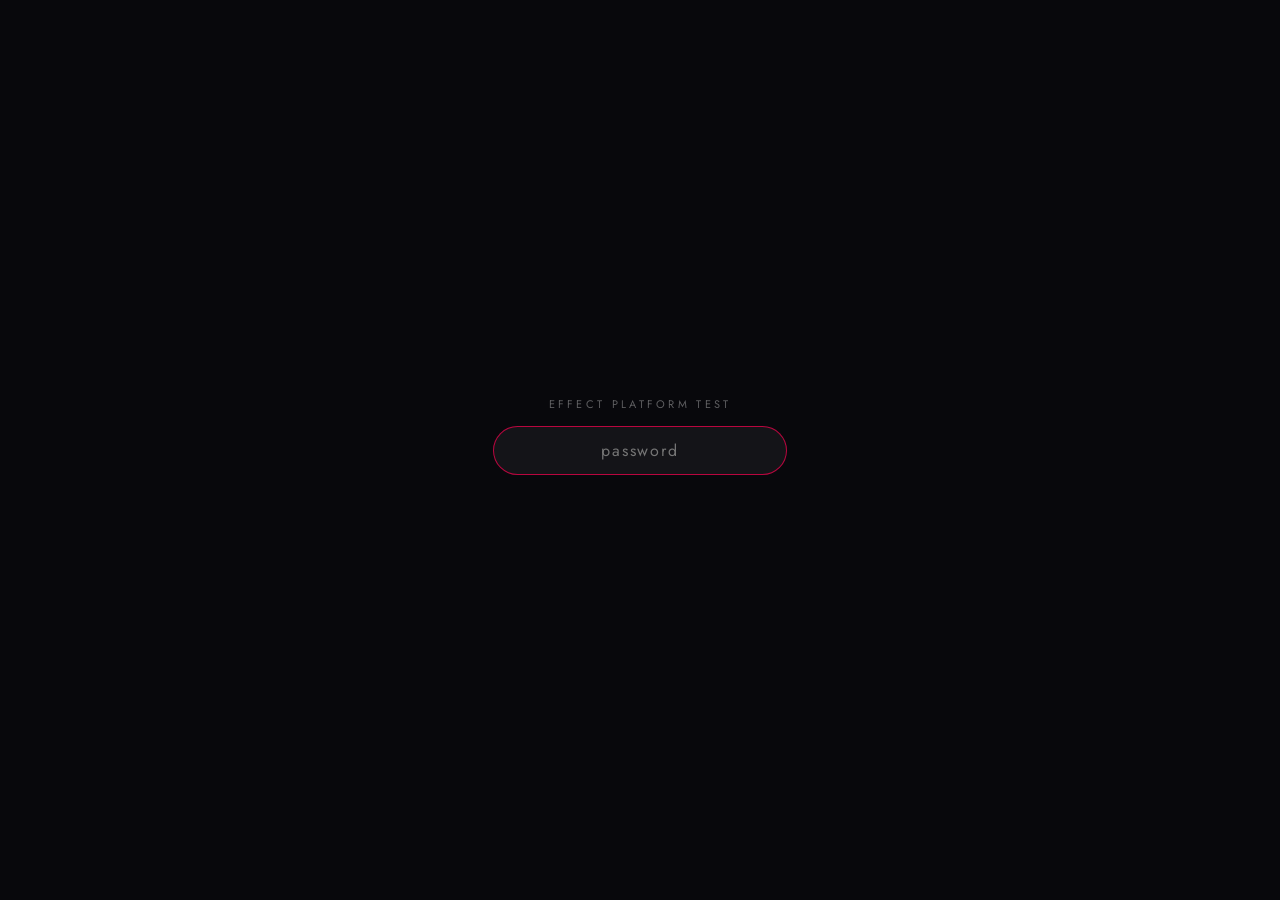
==== commit 51ec3661: "Lock the deck again with a new password Co-Authored-By: Claude Opus 5 <noreply@anthropic.com>" ====
--- a/play/index.html
+++ b/play/index.html
@@ -5,372 +5,50 @@
 <meta name="viewport" content="width=device-width, initial-scale=1" />
 <meta name="robots" content="noindex, nofollow" />
 <title>Play · Effect Platform Test</title>
-<link rel="preconnect" href="https://fonts.googleapis.com" />
-<link href="https://fonts.googleapis.com/css2?family=Jost:wght@400;500;600&family=Open+Sans:wght@400;600&display=swap" rel="stylesheet" />
-<link rel="stylesheet" href="../style.css" />
+<link href="https://fonts.googleapis.com/css2?family=Jost:wght@400;500&display=swap" rel="stylesheet" />
 <style>
-  :root { --accent: var(--eh-red); }
-  html, body { height: auto; overflow: visible; }
-  .page { width: min(1120px, calc(100% - 128px)); margin: 0 auto; padding: 72px 0 140px; position: relative; z-index: 2; }
-  .page .rv { opacity: 1; transform: none; }
-  .back { font-family: var(--serif); font-size: 12px; letter-spacing: .18em; text-transform: uppercase; color: var(--faint); text-decoration: none; }
-  .back:hover { color: var(--ink); }
-  h1 { margin-top: 26px; }
-  h1 span { color: var(--accent); }
-  .lede { max-width: 640px; }
-  .toc { display: flex; flex-wrap: wrap; gap: 8px; margin-top: 26px; }
-  .toc a { font-family: var(--serif); font-size: 12px; letter-spacing: .16em; text-transform: uppercase; color: var(--dim); text-decoration: none; border: 1px solid rgba(255,255,255,.16); border-radius: 999px; padding: 8px 14px; transition: all .2s ease; }
-  .toc a:hover { color: var(--ink); border-color: rgba(255,255,255,.45); }
-  .toc a i { font-style: normal; color: var(--faint); margin-right: 8px; }
-
-  /* one game = one section */
-  .game { position: relative; isolation: isolate; margin: 0; padding: 72px 0; border-top: 1px solid var(--line); transform-origin: center center; transition: opacity .6s ease, transform .8s cubic-bezier(.22,1,.36,1); }
-  .game:first-of-type { margin-top: 48px; }
-  .gtop { display: flex; align-items: center; justify-content: center; gap: 56px; }
-  .gtop > .left { flex: 0 0 210px; }
-  .gtop > .ginfo { flex: 0 1 800px; min-width: 0; }
-  .game.flip .gtop { flex-direction: row-reverse; }
-  .phone { position: relative; width: 200px; aspect-ratio: 390 / 844; border-radius: 34px; background: #000; border: 1px solid rgba(255,255,255,.18); box-shadow: 0 30px 70px rgba(0,0,0,.6), inset 0 0 0 6px #000; overflow: hidden; margin: 0 auto; }
-  .phone::before { content: ""; position: absolute; top: 10px; left: 50%; width: 70px; height: 21px; transform: translateX(-50%); border-radius: 14px; background: #000; z-index: 5; }
-  .phone video, .phone img.poster { position: absolute; inset: 6px; width: calc(100% - 12px); height: calc(100% - 12px); object-fit: cover; border-radius: 34px; display: block; background: #0b0b10; }
-  .phone .rec { position: absolute; left: 12px; right: 12px; bottom: 14px; z-index: 6; text-align: center; font-family: var(--serif); font-size: 10px; letter-spacing: .22em; text-transform: uppercase; color: rgba(255,255,255,.55); }
-  .phone .rec b { display: inline-block; width: 7px; height: 7px; border-radius: 50%; background: var(--eh-red); margin-right: 8px; vertical-align: 1px; animation: blink 1.4s ease-in-out infinite; }
-  @keyframes blink { 0%, 100% { opacity: 1; } 50% { opacity: .25; } }
-  .phone.empty .rec { display: none; }
-  .phone .drop { position: absolute; left: 18px; right: 18px; bottom: 40px; display: none; align-items: center; justify-content: center; text-align: center; padding: 10px 12px; font-family: var(--serif); font-size: 10px; letter-spacing: .16em; text-transform: uppercase; color: rgba(255,255,255,.7); line-height: 1.7; background: rgba(0,0,0,.6); border: 1px dashed rgba(255,255,255,.25); border-radius: 12px; z-index: 6; }
-  .phone.empty .drop { display: flex; }
-
-  .ginfo { position: relative; padding-top: 0; }
-  .ginfo h2 .no { display: inline-block; font-style: normal; font-size: 22px; letter-spacing: .06em; color: var(--accent); margin-right: 14px; vertical-align: 6px; transition: transform .3s cubic-bezier(.22,1,.36,1); }
-  .ginfo h2 { margin: 0; font-family: var(--serif); font-weight: 400; font-size: 38px; letter-spacing: -.02em; line-height: 1.05; }
-  .ginfo h2 span { display: block; font-size: 17px; color: var(--dim); margin-top: 6px; letter-spacing: 0; }
-  .ginfo .how { margin: 22px 0 0; font-size: 15px; line-height: 1.75; color: var(--dim); }
-  .ginfo .how + .how { margin-top: 12px; }
-  .ginfo .how.note { margin-top: 12px; font-size: 13.5px; color: var(--faint); border-left: 2px solid rgba(255,255,255,.18); padding-left: 14px; }
-  .ginfo .how.note em { color: var(--dim); }
-  .pts { list-style: none; margin: 14px 0 0; padding: 0; display: grid; gap: 6px; }
-  .pts li { font-size: 14px; line-height: 1.55; color: var(--dim); padding-left: 18px; position: relative; }
-  .pts li::before { content: ""; position: absolute; left: 0; top: 10px; width: 6px; height: 6px; border-radius: 50%; background: var(--accent); }
-  .pts li b { display: inline; font-weight: 600; color: var(--ink); margin-right: 6px; }
-  .pts li b::after { content: ":"; }
-
-  .ginfo .how em { font-style: normal; color: var(--ink); }
-  .left { display: flex; flex-direction: column; align-items: center; gap: 16px; }
-  .qr { width: 96px; text-decoration: none; text-align: center; }
-  .qr img { width: 96px; height: 96px; display: block; border-radius: 12px; background: #fff; padding: 6px; box-shadow: 0 16px 40px rgba(0,0,0,.45); image-rendering: pixelated; }
-  .qr span { display: block; margin-top: 8px; font-family: var(--serif); font-size: 10px; letter-spacing: .22em; text-transform: uppercase; color: var(--faint); }
-  .qr:hover span { color: var(--ink); }
-
-  .glinks { display: flex; flex-direction: column; align-items: flex-start; gap: 8px; margin-top: 0; }
-  .glinks a { font-family: var(--serif); font-size: 11px; letter-spacing: .16em; text-transform: uppercase; color: var(--ink); text-decoration: none; border: 1px solid rgba(255,255,255,.2); border-radius: 999px; padding: 8px 14px; background: #0c0c11; transition: all .2s ease; }
-  .glinks a:hover { border-color: rgba(255,255,255,.55); background: #13131a; }
-  .glinks a.main { border-color: rgba(255,0,80,.55); }
-  .glinks a.main:hover { background: rgba(255,0,80,.12); }
-
-
-  .gwide { position: relative; margin-top: 0; flex: 1 1 420px; max-width: 580px; border-radius: 18px; overflow: hidden; border: 1px solid var(--line); background: #0c0c11; aspect-ratio: 16 / 9; }
-  .gwide img { width: 100%; height: 100%; object-fit: cover; display: block; }
-  .gwide.missing img { display: none; }
-  .gwide .drop { position: absolute; inset: 0; display: none; align-items: center; justify-content: center; text-align: center; font-family: var(--serif); font-size: 11px; letter-spacing: .18em; text-transform: uppercase; color: var(--faint); line-height: 1.8; border: 1px dashed rgba(255,255,255,.18); border-radius: 20px; }
-  .gwide.missing .drop { display: flex; }
-
-  .stub .gtop { align-items: start; }
-  .stub .ginfo h2 { font-size: 34px; }
-  .soon { display: inline-block; margin-top: 16px; font-family: var(--serif); font-size: 10px; letter-spacing: .2em; text-transform: uppercase; color: #ffb54a; border: 1px solid rgba(255,181,74,.45); border-radius: 999px; padding: 4px 10px; }
-  .gbottom { display: flex; flex-wrap: wrap; align-items: flex-start; gap: 18px; margin-top: 20px; }
-  @media (max-width: 900px) { .gbottom { flex-direction: column; } .gwide { flex: none; width: 100%; max-width: none; } .glinks { flex-direction: row; flex-wrap: wrap; } .page { width: calc(100% - 48px); } .gtop, .game.flip .gtop { flex-direction: column; align-items: stretch; gap: 30px; } .gtop > .left { flex: none; } .phone { width: 236px; } .ginfo h2 { font-size: 36px; } }
-
-  /* motion: reveal on scroll, float, tilt, hover */
-  .game .left, .game .ginfo > * { opacity: 0; transform: translateY(26px); transition: opacity .8s ease, transform .9s cubic-bezier(.22,1,.36,1); }
-  .game.in .left, .game.in .ginfo > * { opacity: 1; transform: none; }
-  .game.in .ginfo > *:nth-child(1) { transition-delay: .08s; } .game.in .ginfo > *:nth-child(2) { transition-delay: .16s; } .game.in .ginfo > *:nth-child(3) { transition-delay: .24s; } .game.in .ginfo > *:nth-child(4) { transition-delay: .32s; } .game.in .ginfo > *:nth-child(5) { transition-delay: .4s; } .game.in .ginfo > *:nth-child(6) { transition-delay: .48s; }
-  .pts li { opacity: 0; transform: translateX(-10px); transition: opacity .6s ease, transform .6s cubic-bezier(.22,1,.36,1), color .2s ease; }
-  .game.in .pts li { opacity: 1; transform: none; }
-  .game.in .pts li:nth-child(1) { transition-delay: .35s; } .game.in .pts li:nth-child(2) { transition-delay: .45s; } .game.in .pts li:nth-child(3) { transition-delay: .55s; } .game.in .pts li:nth-child(4) { transition-delay: .65s; }
-  .pts li::before { transition: transform .25s cubic-bezier(.22,1,.36,1), box-shadow .25s ease; }
-  .pts li:hover { color: var(--ink); }
-  .pts li:hover::before { transform: scale(1.6); box-shadow: 0 0 14px rgba(255,0,80,.7); }
-  .left { perspective: 1200px; }
-  .phone { transform-style: preserve-3d; will-change: transform; animation: float 6s ease-in-out infinite; transition: box-shadow .4s ease, border-color .4s ease; }
-  .phone.tilting { animation: none; }
-  .left:hover .phone { border-color: rgba(255,255,255,.34); box-shadow: 0 0 0 1px rgba(255,0,80,.22), 0 0 60px rgba(255,0,80,.18), 0 40px 90px rgba(0,0,0,.65), inset 0 0 0 6px #000; }
-  @keyframes float { 0%, 100% { transform: translateY(0); } 50% { transform: translateY(-8px); } }
-  @media (prefers-reduced-motion: reduce) { .phone { animation: none; } .game .left, .game .ginfo > *, .pts li { transition: none; opacity: 1; transform: none; } }
-  .qr { transition: transform .35s cubic-bezier(.22,1,.36,1); }
-  .qr img { transition: box-shadow .35s ease; }
-  .qr:hover { transform: translateY(-4px) scale(1.04); }
-  .qr:hover img { box-shadow: 0 0 0 1px rgba(255,0,80,.3), 0 0 40px rgba(255,0,80,.25), 0 20px 50px rgba(0,0,0,.5); }
-  .gwide { transition: border-color .4s ease, box-shadow .4s ease, transform .5s cubic-bezier(.22,1,.36,1); }
-  .gwide img { transition: transform 1.2s cubic-bezier(.22,1,.36,1); }
-  .gwide:hover { border-color: rgba(255,0,80,.5); box-shadow: 0 0 0 1px rgba(255,0,80,.2), 0 0 50px rgba(255,0,80,.18), 0 30px 70px rgba(0,0,0,.5); transform: translateY(-4px); }
-  .gwide:hover img { transform: scale(1.035); }
-  .gwide::after { content: ""; position: absolute; inset: 0; background: linear-gradient(115deg, transparent 35%, rgba(255,255,255,.08) 50%, transparent 65%); transform: translateX(-120%); transition: transform 1.1s ease; pointer-events: none; }
-  .gwide:hover::after { transform: translateX(120%); }
-  .glinks a { transition: transform .25s cubic-bezier(.22,1,.36,1), border-color .25s ease, background .25s ease, color .25s ease; }
-  .glinks a:hover { transform: translateY(-2px); }
-  .glinks a.main:hover { box-shadow: 0 0 24px rgba(255,0,80,.25); }
-  .ginfo h2 { transition: letter-spacing .5s ease; }
-  .game:hover .ginfo h2 .no { transform: translateX(3px); }
-  .toc a { transition: all .25s ease; }
-  .toc a:hover { transform: translateY(-2px); }
-  .toc a.cur { color: var(--ink); border-color: rgba(255,0,80,.6); background: rgba(255,0,80,.08); }
-  .toc a.cur i { color: var(--accent); }
-  .page > .eyebrow, .page > h1, .page > .lede, .toc { animation: rise .9s cubic-bezier(.22,1,.36,1) both; }
-  .page > h1 { animation-delay: .08s; } .page > .lede { animation-delay: .16s; } .toc { animation-delay: .24s; }
-  @keyframes rise { from { opacity: 0; transform: translateY(18px); } to { opacity: 1; transform: none; } }
-  .sidenav { position: fixed; left: 24px; top: 50%; transform: translateY(-50%); z-index: 50; display: flex; flex-direction: column; gap: 13px; }
-  .sidenav a { font-family: var(--serif); font-size: 14px; color: rgba(255,255,255,.34); text-decoration: none; letter-spacing: .01em; transition: color .2s ease, transform .2s ease; white-space: nowrap; }
-  .sidenav a:hover { color: rgba(255,255,255,.7); transform: translateX(2px); }
-  .sidenav a.cur { color: #fff; }
-  .sidenav a.top { color: rgba(255,255,255,.34); }
-  .sidenav .gap { height: 6px; }
-  @media (max-width: 1240px) { .sidenav { display: none; } }
-  @media (min-width: 1241px) { .toc { display: none; } }
-
-  /* lightbox: the recording, big and with sound */
-  .phone:not(.empty) { cursor: zoom-in; }
-  .lb { position: fixed; inset: 0; z-index: 200; display: flex; flex-direction: column; align-items: center; justify-content: center; gap: 14px; background: rgba(5,5,8,.82); backdrop-filter: blur(14px); -webkit-backdrop-filter: blur(14px); cursor: zoom-out; opacity: 0; transition: opacity .3s ease; }
-  .lb.on { opacity: 1; }
-  .lb[hidden] { display: none; }
-  .lbphone { position: relative; height: min(84vh, 780px); aspect-ratio: 390 / 844; border-radius: 48px; background: #000; border: 1px solid rgba(255,255,255,.22); box-shadow: 0 40px 120px rgba(0,0,0,.7), 0 0 80px rgba(255,0,80,.14); overflow: hidden; transform-origin: center center; transition: transform .5s cubic-bezier(.22,1,.36,1); }
-  .lbphone video { position: absolute; inset: 8px; width: calc(100% - 16px); height: calc(100% - 16px); object-fit: cover; border-radius: 40px; background: #0b0b10; }
-  .lbhint { font-family: var(--serif); font-size: 11px; letter-spacing: .22em; text-transform: uppercase; color: rgba(255,255,255,.55); }
-  .lbhint b { color: var(--ink); font-weight: 500; }
-
-  /* 2 and 4: phone on the right, so the page zigzags */
-
-  /* focus: the section nearest the middle of the screen (or under the pointer) steps forward, the others step back */
-  .game::before { content: ""; position: absolute; inset: 18px -48px; z-index: -1; border-radius: 36px; pointer-events: none; background: radial-gradient(55% 65% at 50% 50%, rgba(255,0,80,.10), rgba(255,0,80,0) 72%); opacity: 0; transition: opacity .7s ease; }
-  .page.focusing .game { opacity: .38; transform: scale(.955); }
-  .page.focusing .game.focus { opacity: 1; transform: scale(1.02); }
-  .page.focusing .game.focus::before { opacity: 1; }
-  @media (max-width: 900px) { .page.focusing .game { transform: none; opacity: .5; } .page.focusing .game.focus { transform: none; opacity: 1; } }
-  @media (prefers-reduced-motion: reduce) { .page.focusing .game, .page.focusing .game.focus { transform: none; transition: opacity .2s ease; } }
+  html, body { height: 100%; margin: 0; background: #08080c; color: #fff; font-family: "Jost", system-ui, sans-serif; }
+  .gate { height: 100%; display: flex; align-items: center; justify-content: center; }
+  form { display: flex; flex-direction: column; align-items: center; gap: 14px; opacity: 0; animation: in .5s ease-out .15s forwards; }
+  @keyframes in { to { opacity: 1; } }
+  .k { font-size: 11px; letter-spacing: .3em; text-transform: uppercase; color: rgba(255,255,255,.35); }
+  input { font: inherit; font-size: 16px; letter-spacing: .12em; text-align: center; width: 260px; padding: 12px 16px; color: #fff; background: rgba(255,255,255,.05); border: 1px solid rgba(255,255,255,.16); border-radius: 999px; outline: none; transition: border-color .2s; }
+  input:focus { border-color: rgba(255,0,80,.7); }
+  form.bad input { border-color: #ff5c7a; animation: shake .3s; }
+  @keyframes shake { 25% { transform: translateX(-6px); } 75% { transform: translateX(6px); } }
+  .m { font-size: 12px; color: rgba(255,255,255,.35); letter-spacing: .06em; min-height: 16px; }
 </style>
 </head>
 <body>
-  <nav class="sidenav" id="sidenav">
-    <a href="#top" class="top">Play</a>
-    <div class="gap"></div>
-    <a href="#g1">01 Nod the Beat</a>
-    <a href="#g2">02 Wink Wink</a>
-    <a href="#g3">03 Ah! Jump</a>
-    <a href="#g4">04 Panic Salon</a>
-  </nav>
-  <div class="page" id="top">
-    <a class="back" href="../index.html">← Back</a>
-    <div class="eyebrow rv" style="margin-top:22px;color:var(--accent)">01 · Play the effects</div>
-    <h1 class="rv">Four games. <span>Four ways to play.</span></h1>
-    <p class="lede rv" style="margin-top:18px">Head, eyes, voice, and touch. Best on a phone: scan a code. On desktop, allow the camera and play in the window.</p>
-    <div class="toc">
-      <a href="#g1"><i>01</i>Nod the Beat</a><a href="#g2"><i>02</i>Wink Wink</a><a href="#g3"><i>03</i>Ah! Jump</a><a href="#g4"><i>04</i>Panic Salon</a>
-    </div>
-
-    <section class="game" id="g1">
-      <div class="gtop">
-        <div class="left">
-        <div class="phone" id="ph1">
-          <video src="../assets/play/nod-the-beat.mp4?v=1" poster="../assets/demos/head-dj.jpg" autoplay muted loop playsinline preload="metadata"></video>
-          <div class="drop">Screen recording<br />assets/play/nod-the-beat.mp4</div>
-          <div class="rec"><b></b>Tap for sound</div>
-        </div>
-        <a class="qr" href="https://belendali.github.io/wink-dj/head/" target="_blank" title="Scan to play"><img src="../assets/play/qr-nod-the-beat.svg" alt="QR code for Nod the Beat" /><span>Scan to play</span></a>
-        </div>
-        <div class="ginfo">
-          <h2><i class="no">01</i>Nod the Beat<span>Tilt, nod, and mix your own beat. Win the crowd in 15 seconds.</span></h2>
-          <ul class="pts">
-            <li><b>Play your own mix</b>Head movements trigger beats and playful “hey, yo!” sounds—even random moves feel musical.</li>
-            <li><b>Made for camera</b>Flying hair, funny faces, and DJ shades turn you into the show.</li>
-            <li><b>Win or fail, worth sharing</b>Look effortlessly cool—or hilariously offbeat.</li>
-          </ul>
-          <p class="how note"><em>Background music generated live through code.</em></p>
-          <div class="gbottom">
-          <div class="gwide" id="gw1">
-            <img src="../assets/play/nod-the-beat-wide.jpg?v=2" alt="Nod the Beat, from the guide to the result" onerror="this.parentNode.classList.add('missing')" />
-            <div class="drop">How it plays<br />assets/play/nod-the-beat-wide.jpg</div>
-          </div>
-          <div class="glinks">
-            <a class="main" href="https://belendali.github.io/wink-dj/head/" target="_blank">Demo ↗</a>
-            <a href="https://belendali.github.io/wink-dj/asset-library/" target="_blank">Assets ↗</a>
-            <a href="https://github.com/Belendali/wink-dj" target="_blank">GitHub ↗</a>
-            <a href="https://www.figma.com/design/QUBLPsojgC8Vom9a3KD2R9/TikTok-Effect-%E8%AE%BE%E8%AE%A1%E8%A7%84%E8%8C%83?node-id=295639-28463&amp;t=obTdrpBNiDewiyfc-4" target="_blank">TT Effect Figma ↗</a>
-            <a href="https://belendali.github.io/wink-dj/" target="_blank">Blink version ↗</a>
-            <a href="https://belendali.github.io/wink-dj/head/?zones" target="_blank">Safe zones ↗</a>
-          </div>
-          </div>
-        </div>
-      </div>
-    </section>
-
-    <section class="game flip" id="g2">
-      <div class="gtop">
-        <div class="left">
-        <div class="phone" id="ph2">
-          <video src="../assets/play/wink-wink.mp4?v=1" poster="../assets/demos/wink-wink.jpg" autoplay muted loop playsinline preload="metadata"></video>
-          <div class="drop">Screen recording<br />assets/play/wink-wink.mp4</div>
-          <div class="rec"><b></b>Tap for sound</div>
-        </div>
-        <a class="qr" href="https://belendali.github.io/wink-wink/" target="_blank" title="Scan to play"><img src="../assets/play/qr-wink-wink.svg" alt="QR code for Wink Wink" /><span>Scan to play</span></a>
-        </div>
-        <div class="ginfo">
-          <h2><i class="no">02</i>Wink Wink<span>Wink the matching eye as people reach the ring. See how many fall for you in 15 seconds.</span></h2>
-          <ul class="pts">
-            <li><b>Easy to play</b>A simple wink turns flirting into a game.</li>
-            <li><b>Made for camera</b>Cute winks and awkward faces make every round entertaining.</li>
-            <li><b>Satisfying reactions</b>Each successful wink sends someone tumbling into heart bubbles.</li>
-            <li><b>Built for friendly rivalry</b>Pass the phone and see who’s more irresistible.</li>
-          </ul>
-          <div class="gbottom">
-          <div class="gwide" id="gw2">
-            <img src="../assets/play/wink-wink-wide.jpg?v=2" alt="Wink Wink, from the guide to the result" onerror="this.parentNode.classList.add('missing')" />
-            <div class="drop">How it plays<br />assets/play/wink-wink-wide.jpg</div>
-          </div>
-          <div class="glinks">
-            <a class="main" href="https://belendali.github.io/wink-wink/" target="_blank">Demo ↗</a>
-            <a href="https://belendali.github.io/wink-wink/asset-library/" target="_blank">Assets ↗</a>
-            <a href="https://github.com/Belendali/wink-wink" target="_blank">GitHub ↗</a>
-            <a href="https://www.figma.com/design/QUBLPsojgC8Vom9a3KD2R9/TikTok-Effect-%E8%AE%BE%E8%AE%A1%E8%A7%84%E8%8C%83?node-id=295626-2910&amp;t=obTdrpBNiDewiyfc-4" target="_blank">TT Effect Figma ↗</a>
-            <a href="https://belendali.github.io/wink-wink/v1-greybox/" target="_blank">Version 1 ↗</a>
-            <a href="https://belendali.github.io/wink-wink/?zones" target="_blank">Safe zones ↗</a>
-          </div>
-          </div>
-        </div>
-      </div>
-    </section>
-
-    <section class="game" id="g3">
-      <div class="gtop">
-        <div class="left">
-        <div class="phone" id="ph3">
-          <video src="../assets/play/ah-and-jump.mp4?v=2" poster="../assets/demos/ah-and-jump.jpg" autoplay muted loop playsinline preload="metadata"></video>
-          <div class="drop">Screen recording<br />assets/play/ah-and-jump.mp4</div>
-          <div class="rec"><b></b>Tap for sound</div>
-        </div>
-        <a class="qr" href="https://belendali.github.io/ah-and-jump/" target="_blank" title="Scan to play"><img src="../assets/play/qr-ah-and-jump.svg" alt="QR code for Ah! Jump" /><span>Scan to play</span></a>
-        </div>
-        <div class="ginfo">
-          <h2><i class="no">03</i>Ah! Jump<span>Make a sound to jump the rope. Last 15 seconds to win—one trip and you’re out.</span></h2>
-          <ul class="pts">
-            <li><b>Any sound, your style</b>Squeak, bark, or make up a ridiculous noise. Every jump is a chance to get creative.</li>
-            <li><b>Your face, tiny body</b>Your selfie on the jumper makes every goofy expression part of the show.</li>
-            <li><b>Funny jumps, funnier falls</b>Wild moves and dramatic tumbles make even a failed round worth sharing.</li>
-            <li><b>Endless ways to film</b>Challenge friends to use silly sounds, take turns, or capture someone’s confused reaction in the background.</li>
-          </ul>
-          <div class="gbottom">
-          <div class="gwide" id="gw3">
-            <img src="../assets/play/ah-and-jump-wide.jpg?v=2" alt="Ah! Jump, from the guide to the result" onerror="this.parentNode.classList.add('missing')" />
-            <div class="drop">How it plays<br />assets/play/ah-and-jump-wide.jpg</div>
-          </div>
-          <div class="glinks">
-            <a class="main" href="https://belendali.github.io/ah-and-jump/" target="_blank">Demo ↗</a>
-            <a href="https://belendali.github.io/ah-and-jump/asset-library/" target="_blank">Assets ↗</a>
-            <a href="https://github.com/Belendali/ah-and-jump" target="_blank">GitHub ↗</a>
-            <a href="https://www.figma.com/design/QUBLPsojgC8Vom9a3KD2R9/TikTok-Effect-Game--Bella-Li-09152026?node-id=295651-38793&amp;t=obTdrpBNiDewiyfc-4" target="_blank">TT Effect Figma ↗</a>
-            <a href="https://belendali.github.io/ah-and-jump/?zones" target="_blank">Safe zones ↗</a>
-          </div>
-          </div>
-        </div>
-      </div>
-    </section>
-
-    <section class="game flip" id="g4">
-      <div class="gtop">
-        <div class="left">
-        <div class="phone" id="ph4">
-          <video src="../assets/play/crazy-salon.mp4?v=1" poster="../assets/demos/panic-salon.jpg" autoplay muted loop playsinline preload="metadata"></video>
-          <div class="drop">Screen recording<br />assets/play/crazy-salon.mp4</div>
-          <div class="rec"><b></b>Tap for sound</div>
-        </div>
-        <a class="qr" href="https://belendali.github.io/hair-salon/" target="_blank" title="Scan to play"><img src="../assets/play/qr-crazy-salon.svg" alt="QR code for Panic Salon" /><span>Scan to play</span></a>
-        </div>
-        <div class="ginfo">
-          <h2><i class="no">04</i>Panic Salon<span>Pluck gray hairs, trim bangs, and restore hair. Find out if you’re a star stylist—or a salon disaster.</span></h2>
-          <ul class="pts">
-            <li><b>Three tasks, three skills</b>Grab the right hair, cut an even fringe, and inject just the right dose of growth serum.</li>
-            <li><b>Rookie mistakes, big laughs</b>One wrong pluck or crooked cut turns a simple service into a hilarious mess.</li>
-            <li><b>Customers with character</b>Dramatic reactions make every makeover—and mishap—worth watching.</li>
-            <li><b>Take turns, share the chaos</b>Pass the phone between clients. Run the salon together or compete to be the best stylist.</li>
-          </ul>
-          <p class="how note"><em>An experiment in 3D gameplay:</em> Built to test whether ASM could power a complete, self-looping game. Panic Salon demonstrates three distinct interactions within one playable loop.</p>
-          <div class="gbottom">
-          <div class="gwide" id="gw4">
-            <img src="../assets/play/crazy-salon-wide.jpg?v=3" alt="Panic Salon, from the guide to the result" onerror="this.parentNode.classList.add('missing')" />
-            <div class="drop">How it plays<br />assets/play/crazy-salon-wide.jpg</div>
-          </div>
-          <div class="glinks">
-            <a class="main" href="https://belendali.github.io/hair-salon/" target="_blank">Demo ↗</a>
-            <a href="https://belendali.github.io/hair-salon/asset-library/" target="_blank">Assets ↗</a>
-            <a href="https://github.com/Belendali/hair-salon" target="_blank">GitHub ↗</a>
-            <a href="https://www.figma.com/design/QUBLPsojgC8Vom9a3KD2R9/TikTok-Effect-Game--Bella-Li-09152026?node-id=295656-48596&amp;t=obTdrpBNiDewiyfc-4" target="_blank">TT Effect Figma ↗</a>
-            <a href="https://belendali.github.io/hair-salon/?zones" target="_blank">Safe zones ↗</a>
-          </div>
-          </div>
-        </div>
-      </div>
-    </section>
-
-  </div>
-  <div class="lb" id="lb" hidden><div class="lbphone" id="lbphone"><video id="lbvideo" playsinline preload="auto"></video></div><div class="lbhint"><b>Sound on</b> · tap anywhere to close</div></div>
+<div class="gate"><form id="f" autocomplete="off"><div class="k">Effect Platform Test</div><input id="p" type="password" placeholder="password" autofocus /><div class="m" id="m"></div></form></div>
 <script>
-  (function () {
-    // reveal each game as it scrolls in, and only play the recording that is on screen
-    const games = [...document.querySelectorAll('.game')];
-    const io = new IntersectionObserver((es) => { es.forEach((e) => { if (e.isIntersecting) e.target.classList.add('in'); const v = e.target.querySelector('video'); if (v && v.getAttribute('src')) { if (e.isIntersecting) v.play().catch(() => {}); else v.pause(); } }); }, { threshold: 0.18 });
-    games.forEach((g) => io.observe(g));
-    // side-nav style current marker on the top chips
-    const toc = [...document.querySelectorAll('.toc a, .sidenav a:not(.top)')];
-    function spy() { const y = scrollY + innerHeight * 0.4; let cur = null; for (const g of games) if (g.getBoundingClientRect().top + scrollY <= y) cur = g; toc.forEach((a) => a.classList.toggle('cur', !!cur && a.getAttribute('href') === '#' + cur.id)); }
-    addEventListener('scroll', spy, { passive: true }); spy();
-    [...toc, document.querySelector('.sidenav a.top')].forEach((a) => a.addEventListener('click', (e) => { e.preventDefault(); const t = document.querySelector(a.getAttribute('href')); scrollTo({ top: Math.max(0, t.getBoundingClientRect().top + scrollY - 30), behavior: 'smooth' }); history.replaceState(null, '', a.getAttribute('href')); }));
-    // the phone follows the cursor a little
-    document.querySelectorAll('.left').forEach((col) => {
-      const ph = col.querySelector('.phone'); if (!ph) return;
-      col.addEventListener('pointermove', (e) => { const r = ph.getBoundingClientRect(); const dx = (e.clientX - (r.left + r.width / 2)) / r.width, dy = (e.clientY - (r.top + r.height / 2)) / r.height; ph.classList.add('tilting'); ph.style.transform = `translateY(-6px) rotateY(${dx * 10}deg) rotateX(${-dy * 8}deg)`; });
-      col.addEventListener('pointerleave', () => { ph.style.transform = ''; ph.classList.remove('tilting'); });
-    });
-  })();
-  (function () {
-    // tap a phone: the recording grows to the centre and plays from the start with sound; tap again (or Esc) to close
-    const lb = document.getElementById('lb'), box = document.getElementById('lbphone'), lv = document.getElementById('lbvideo');
-    let from = null;
-    function open(ph) {
-      const v = ph.querySelector('video'); if (!v || ph.classList.contains('empty') || v.style.display === 'none') return;
-      from = ph; v.pause();
-      lv.src = v.currentSrc || v.src; lv.currentTime = 0; lv.muted = false; lv.volume = 1;
-      lb.hidden = false; document.documentElement.style.overflow = 'hidden';
-      const a = ph.getBoundingClientRect(), b = box.getBoundingClientRect();
-      box.style.transition = 'none';
-      box.style.transform = `translate(${a.left + a.width / 2 - (b.left + b.width / 2)}px, ${a.top + a.height / 2 - (b.top + b.height / 2)}px) scale(${a.height / b.height})`;
-      void box.offsetWidth; box.style.transition = ''; box.style.transform = ''; lb.classList.add('on');
-      lv.play().catch(() => { lv.muted = true; lv.play().catch(() => {}); });
-    }
-    function close() {
-      if (lb.hidden) return; lv.pause(); lb.classList.remove('on');
-      if (from) { const a = from.getBoundingClientRect(), b = box.getBoundingClientRect(); box.style.transform = `translate(${a.left + a.width / 2 - (b.left + b.width / 2)}px, ${a.top + a.height / 2 - (b.top + b.height / 2)}px) scale(${a.height / b.height})`; }
-      setTimeout(() => { lb.hidden = true; box.style.transform = ''; lv.removeAttribute('src'); lv.load(); document.documentElement.style.overflow = ''; const v = from && from.querySelector('video'); if (v) v.play().catch(() => {}); from = null; }, 320);
-    }
-    document.querySelectorAll('.phone').forEach((ph) => ph.addEventListener('click', () => open(ph)));
-    lb.addEventListener('click', close);
-    addEventListener('keydown', (e) => { if (e.key === 'Escape') close(); });
-  })();
-  (function () {
-    const page = document.querySelector('.page'), games = [...document.querySelectorAll('.game')]; if (!games.length) return;
-    page.classList.add('focusing');
-    let hover = null, ticking = false;
-    const set = (g) => games.forEach((x) => x.classList.toggle('focus', x === g));
-    function pick() {
-      ticking = false;
-      if (hover) { set(hover); return; }
-      const mid = innerHeight / 2; let best = games[0], bd = Infinity;
-      for (const g of games) { const r = g.getBoundingClientRect(), d = Math.abs(r.top + r.height / 2 - mid); if (d < bd) { bd = d; best = g; } }
-      set(best);
-    }
-    const queue = () => { if (!ticking) { ticking = true; requestAnimationFrame(pick); } };
-    addEventListener('scroll', queue, { passive: true }); addEventListener('resize', queue);
-    games.forEach((g) => { g.addEventListener('pointerenter', (e) => { if (e.pointerType === 'mouse') { hover = g; queue(); } }); g.addEventListener('pointerleave', (e) => { if (e.pointerType === 'mouse') { hover = null; queue(); } }); });
-    pick();
-  })();
-  document.querySelectorAll('.phone video').forEach((v) => { v.addEventListener('error', () => { v.parentNode.classList.add('empty'); v.style.display = 'none'; v.parentNode.insertAdjacentHTML('afterbegin', `<img class="poster" src="${v.poster}" alt="" />`); }); });
+(async () => {
+  const encPath = "../enc/play.json";
+  const f = document.getElementById("f"), inp = document.getElementById("p"), msg = document.getElementById("m");
+  const b64 = (s) => Uint8Array.from(atob(s), (c) => c.charCodeAt(0));
+  const data = await (await fetch(encPath + "?t=" + Date.now())).json();
+  async function keyFrom(pw) {
+    const base = await crypto.subtle.importKey("raw", new TextEncoder().encode(pw), "PBKDF2", false, ["deriveKey"]);
+    return crypto.subtle.deriveKey({ name: "PBKDF2", salt: b64(data.salt), iterations: 150000, hash: "SHA-256" }, base, { name: "AES-GCM", length: 256 }, true, ["decrypt"]);
+  }
+  async function open(key) {
+    const pt = await crypto.subtle.decrypt({ name: "AES-GCM", iv: b64(data.iv) }, key, b64(data.ct));
+    const html = new TextDecoder().decode(pt);
+    document.open(); document.write(html); document.close();
+  }
+  if (location.search.includes("logout")) localStorage.removeItem("tt-k");
+  const saved = localStorage.getItem("tt-k");
+  if (saved) { try { const key = await crypto.subtle.importKey("raw", b64(saved), { name: "AES-GCM" }, true, ["decrypt"]); await open(key); return; } catch (e) { localStorage.removeItem("tt-k"); } }
+  f.addEventListener("submit", async (e) => {
+    e.preventDefault(); msg.textContent = "…";
+    try {
+      const key = await keyFrom(inp.value);
+      const raw = new Uint8Array(await crypto.subtle.exportKey("raw", key));
+      await open(key);
+      localStorage.setItem("tt-k", btoa(String.fromCharCode(...raw)));
+    } catch (err) { f.classList.remove("bad"); void f.offsetWidth; f.classList.add("bad"); msg.textContent = "try again"; inp.select(); }
+  });
+})();
 </script>
 </body>
 </html>
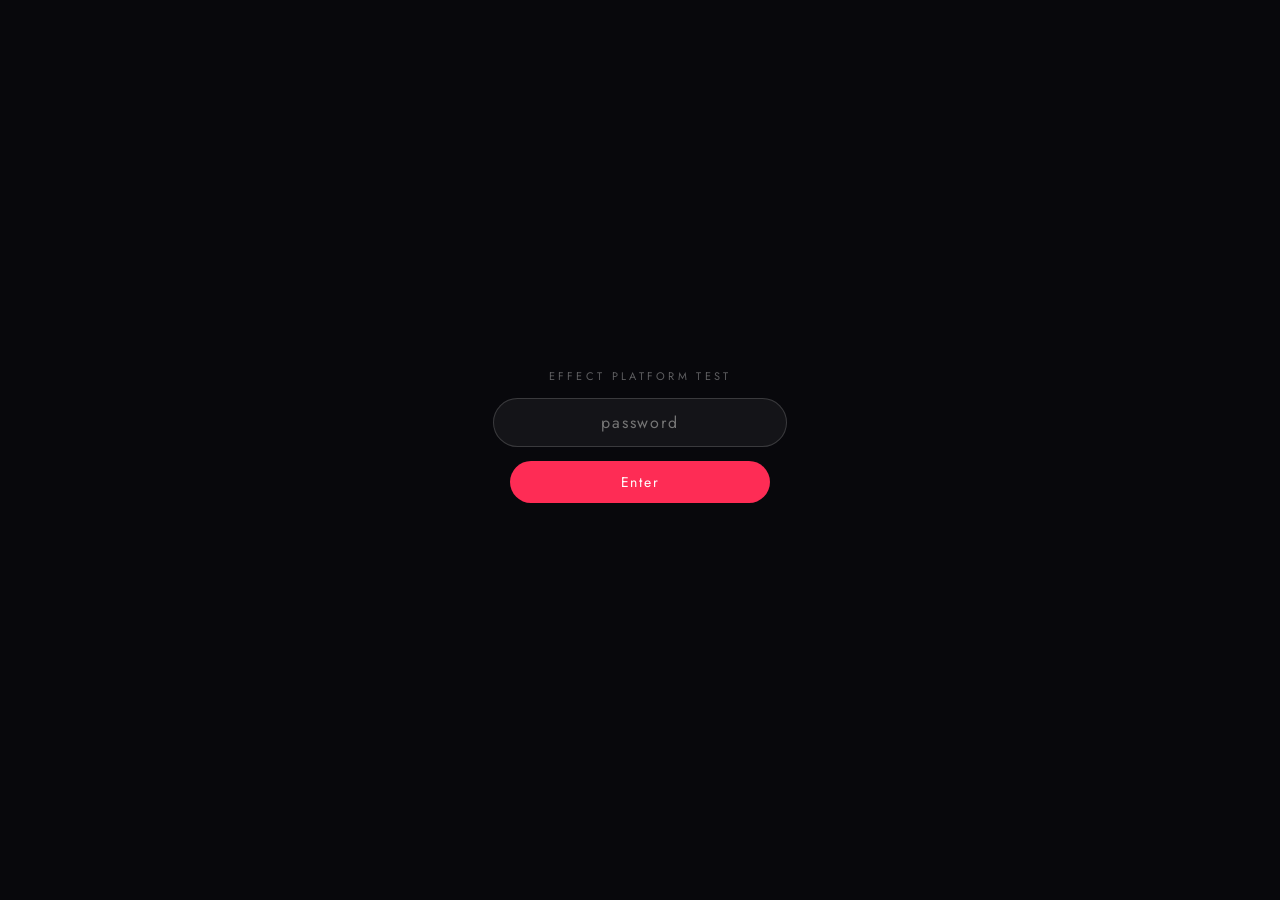
==== commit f34700f4: "Password gate: works on phones (listens before loading, Enter button, trims and lowercases, clear er" ====
--- a/play/index.html
+++ b/play/index.html
@@ -16,17 +16,37 @@
   input:focus { border-color: rgba(255,0,80,.7); }
   form.bad input { border-color: #ff5c7a; animation: shake .3s; }
   @keyframes shake { 25% { transform: translateX(-6px); } 75% { transform: translateX(6px); } }
+  .go { font: inherit; font-size: 14px; letter-spacing: .12em; width: 260px; padding: 11px 16px; color: #fff; background: #fe2c55; border: 0; border-radius: 999px; }
   .m { font-size: 12px; color: rgba(255,255,255,.35); letter-spacing: .06em; min-height: 16px; }
 </style>
 </head>
 <body>
-<div class="gate"><form id="f" autocomplete="off"><div class="k">Effect Platform Test</div><input id="p" type="password" placeholder="password" autofocus /><div class="m" id="m"></div></form></div>
+<div class="gate"><form id="f" autocomplete="off" onsubmit="return false"><div class="k">Effect Platform Test</div><input id="p" type="password" placeholder="password" autocapitalize="off" autocorrect="off" spellcheck="false" enterkeyhint="go" /><button class="go" type="submit">Enter</button><div class="m" id="m"></div></form></div>
 <script>
 (async () => {
   const encPath = "../enc/play.json";
   const f = document.getElementById("f"), inp = document.getElementById("p"), msg = document.getElementById("m");
   const b64 = (s) => Uint8Array.from(atob(s), (c) => c.charCodeAt(0));
-  const data = await (await fetch(encPath + "?t=" + Date.now())).json();
+  let data = null;
+  async function load() { if (!data) data = await (await fetch(encPath + "?t=" + Date.now(), { cache: "no-store" })).json(); return data; }
+  // listen before any await so an early Enter never reloads the page
+  f.addEventListener("submit", async (e) => {
+    e.preventDefault(); inp.blur(); msg.textContent = "…";
+    if (!window.crypto || !crypto.subtle) { msg.textContent = "open this link in Safari or Chrome"; return; }
+    try { await load(); } catch (e2) { msg.textContent = "loading failed, refresh the page"; return; }
+    // phones autocapitalise and add spaces: try what was typed, then trimmed and lowercased
+    const typed = inp.value, tries = [...new Set([typed, typed.trim(), typed.trim().toLowerCase()])];
+    for (const pw of tries) {
+      let key, pt;
+      try { key = await keyFrom(pw); pt = await crypto.subtle.decrypt({ name: "AES-GCM", iv: b64(data.iv) }, key, b64(data.ct)); } catch (err) { continue; }
+      try { const raw = new Uint8Array(await crypto.subtle.exportKey("raw", key)); localStorage.setItem("tt-k", btoa(String.fromCharCode(...raw))); } catch (err) {}
+      const html = new TextDecoder().decode(pt);
+      document.open(); document.write(html); document.close();
+      return;
+    }
+    { f.classList.remove("bad"); void f.offsetWidth; f.classList.add("bad"); msg.textContent = "try again"; inp.select(); }
+  });
+  try { await load(); } catch (e) { msg.textContent = "loading failed, refresh the page"; }
   async function keyFrom(pw) {
     const base = await crypto.subtle.importKey("raw", new TextEncoder().encode(pw), "PBKDF2", false, ["deriveKey"]);
     return crypto.subtle.deriveKey({ name: "PBKDF2", salt: b64(data.salt), iterations: 150000, hash: "SHA-256" }, base, { name: "AES-GCM", length: 256 }, true, ["decrypt"]);
@@ -39,15 +59,6 @@
   if (location.search.includes("logout")) localStorage.removeItem("tt-k");
   const saved = localStorage.getItem("tt-k");
   if (saved) { try { const key = await crypto.subtle.importKey("raw", b64(saved), { name: "AES-GCM" }, true, ["decrypt"]); await open(key); return; } catch (e) { localStorage.removeItem("tt-k"); } }
-  f.addEventListener("submit", async (e) => {
-    e.preventDefault(); msg.textContent = "…";
-    try {
-      const key = await keyFrom(inp.value);
-      const raw = new Uint8Array(await crypto.subtle.exportKey("raw", key));
-      await open(key);
-      localStorage.setItem("tt-k", btoa(String.fromCharCode(...raw)));
-    } catch (err) { f.classList.remove("bad"); void f.offsetWidth; f.classList.add("bad"); msg.textContent = "try again"; inp.select(); }
-  });
 })();
 </script>
 </body>
